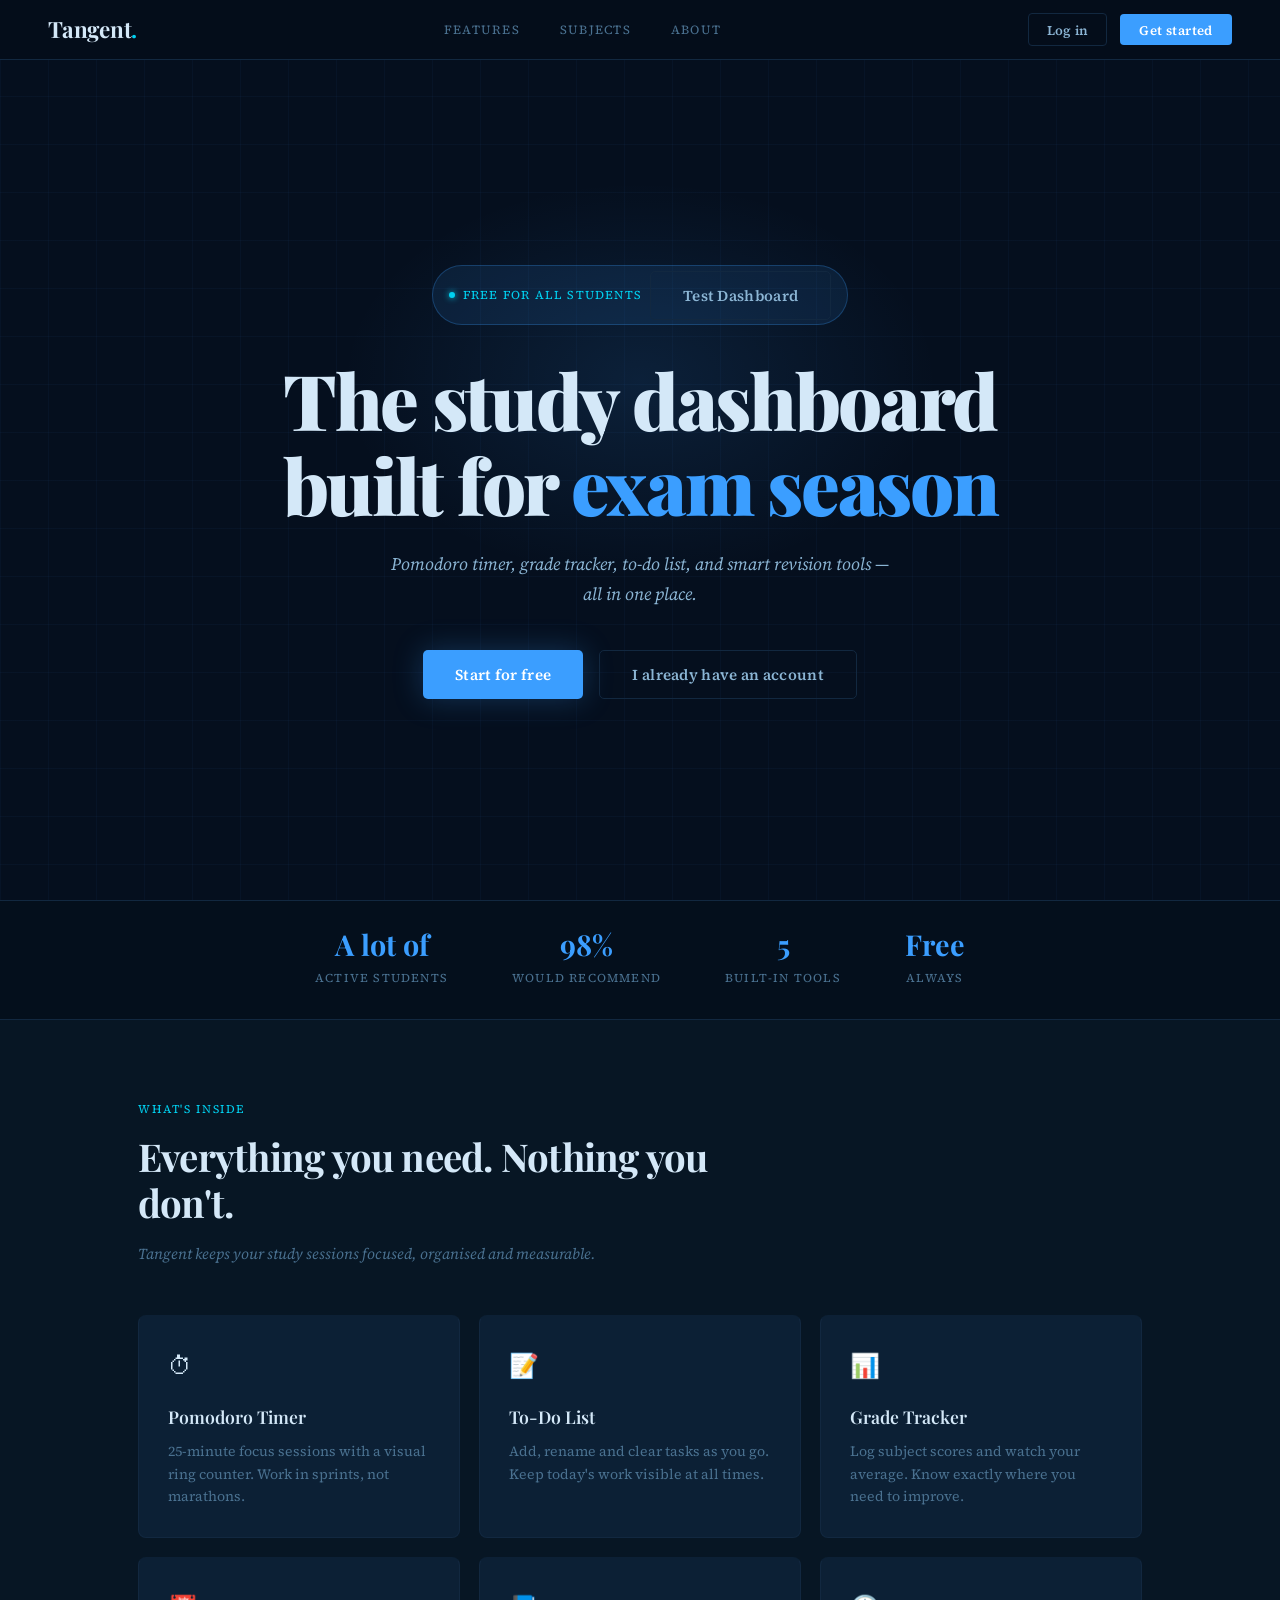
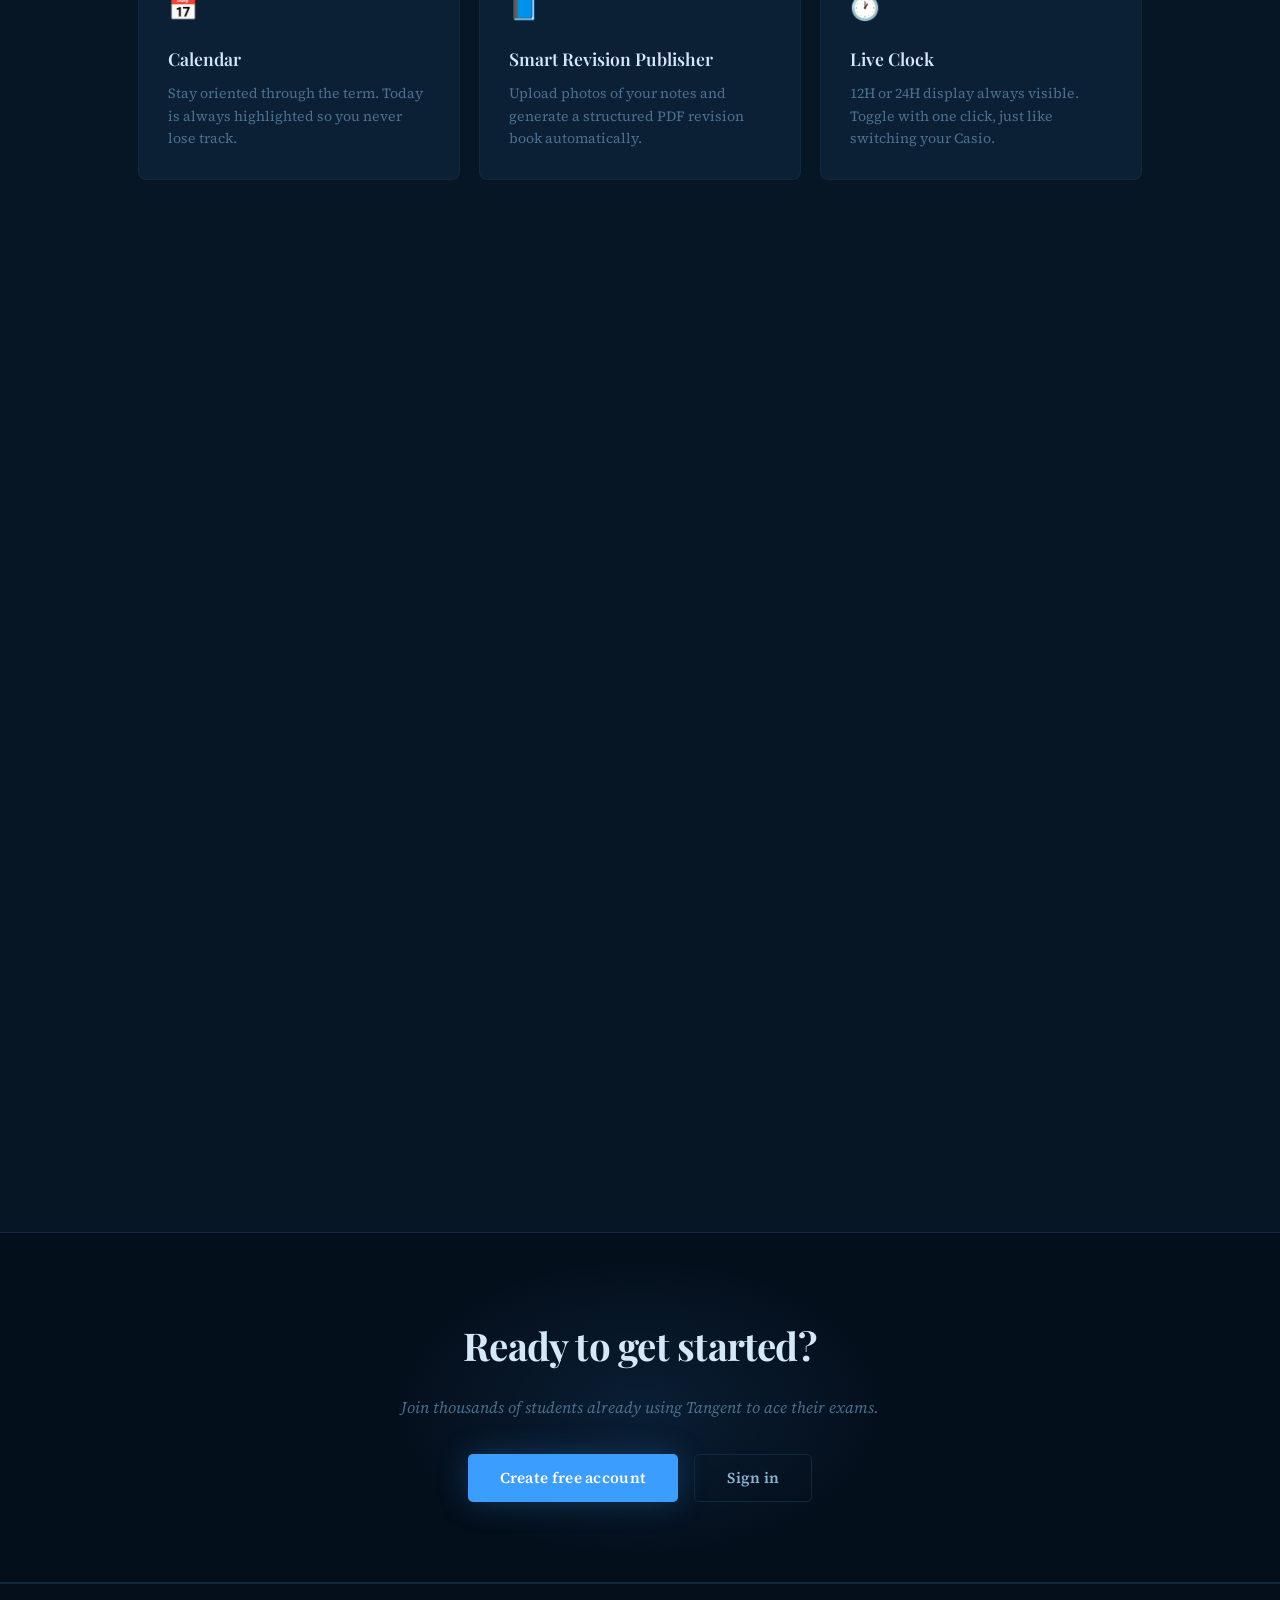
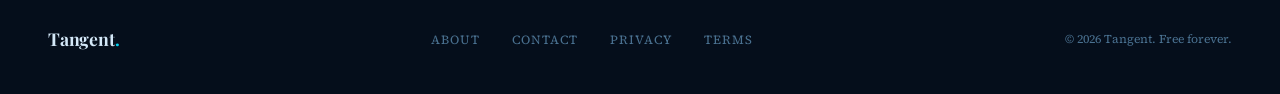
==== index.html @ 9cf179e8 "Update print statement from 'Hello' to 'Goodbye'" ====
<!DOCTYPE html>
<html lang="en">
<head>
  <meta charset="UTF-8" />
  <meta name="viewport" content="width=device-width, initial-scale=1.0" />
  <title>Tangent — Study Smarter</title>
  <link href="https://fonts.googleapis.com/css2?family=Playfair+Display:wght@400;600;700;900&family=Source+Serif+4:ital,wght@0,300;0,400;0,600;1,400&display=swap" rel="stylesheet">
  <style>
    :root {
      --ink:        #d4e8f8;
      --ink-light:  #8bb5d4;
      --ink-muted:  #4a7190;
      --bg:         #071624;
      --bg-card:    #0c2035;
      --bg-inset:   #091b2e;
      --accent:     #3b9eff;
      --accent-dark:#1a6fd4;
      --cyan:       #00d0f0;
      --rule:       #122840;
      --green:      #00e080;
      --bg-hero:    #050f1e;
    }

    * { margin: 0; padding: 0; box-sizing: border-box; }

    html { scroll-behavior: smooth; }

    body {
      background: var(--bg);
      color: var(--ink);
      font-family: 'Source Serif 4', Georgia, serif;
      font-size: 16px;
      line-height: 1.7;
      overflow-x: hidden;
    }

    /* ── NAVBAR ── */
    .navbar {
      position: fixed;
      top: 0; left: 0; right: 0;
      z-index: 200;
      display: flex;
      justify-content: space-between;
      align-items: center;
      padding: 0 3rem;
      height: 60px;
      background: rgba(5, 14, 27, 0.92);
      backdrop-filter: blur(12px);
      border-bottom: 1px solid var(--rule);
    }

    .logo {
      font-family: 'Playfair Display', serif;
      font-weight: 700;
      font-size: 1.4rem;
      letter-spacing: -0.01em;
      color: var(--ink);
      text-decoration: none;
    }
    .logo span { color: var(--cyan); }

    .nav-center {
      display: flex;
      list-style: none;
      gap: 2.5rem;
      font-size: 0.78rem;
      letter-spacing: 0.1em;
      text-transform: uppercase;
      color: var(--ink-muted);
    }
    .nav-center li { cursor: pointer; transition: color 0.2s; }
    .nav-center li:hover { color: var(--accent); }

    .nav-right { display: flex; gap: 0.8rem; align-items: center; }

    .btn-ghost {
      padding: 0.42rem 1.1rem;
      border-radius: 4px;
      border: 1px solid var(--rule);
      background: transparent;
      font-size: 0.82rem;
      font-weight: 600;
      cursor: pointer;
      color: var(--ink-light);
      font-family: 'Source Serif 4', serif;
      transition: all 0.15s;
      letter-spacing: 0.03em;
    }
    .btn-ghost:hover { border-color: var(--accent); color: var(--accent); }

    .btn-primary {
      padding: 0.42rem 1.2rem;
      border-radius: 4px;
      border: none;
      background: var(--accent);
      font-size: 0.82rem;
      font-weight: 600;
      cursor: pointer;
      color: white;
      font-family: 'Source Serif 4', serif;
      transition: all 0.2s;
      letter-spacing: 0.03em;
    }
    .btn-primary:hover {
      background: var(--accent-dark);
      box-shadow: 0 4px 16px rgba(59,158,255,0.3);
      transform: translateY(-1px);
    }

    /* ── HERO ── */
    .hero {
      min-height: 100vh;
      background: var(--bg-hero);
      display: flex;
      flex-direction: column;
      align-items: center;
      justify-content: center;
      text-align: center;
      padding: 8rem 2rem 4rem;
      position: relative;
      overflow: hidden;
    }

    /* Subtle grid background like Casio keypad grid */
    .hero::before {
      content: '';
      position: absolute;
      inset: 0;
      background-image:
        linear-gradient(rgba(59,158,255,0.04) 1px, transparent 1px),
        linear-gradient(90deg, rgba(59,158,255,0.04) 1px, transparent 1px);
      background-size: 48px 48px;
      pointer-events: none;
    }

    /* Glow blob */
    .hero::after {
      content: '';
      position: absolute;
      top: 20%;
      left: 50%;
      transform: translateX(-50%);
      width: 600px;
      height: 400px;
      background: radial-gradient(ellipse, rgba(59,158,255,0.12) 0%, transparent 70%);
      pointer-events: none;
    }

    .hero-badge {
      display: inline-flex;
      align-items: center;
      gap: 0.5rem;
      background: rgba(59,158,255,0.1);
      border: 1px solid rgba(59,158,255,0.25);
      border-radius: 999px;
      padding: 0.3rem 1rem;
      font-size: 0.75rem;
      letter-spacing: 0.1em;
      text-transform: uppercase;
      color: var(--cyan);
      margin-bottom: 2rem;
      position: relative;
      z-index: 1;
    }

    .hero-badge-dot {
      width: 6px; height: 6px;
      background: var(--cyan);
      border-radius: 50%;
      box-shadow: 0 0 6px var(--cyan);
      animation: pulse 2s ease-in-out infinite;
    }

    @keyframes pulse {
      0%, 100% { opacity: 1; transform: scale(1); }
      50% { opacity: 0.5; transform: scale(0.8); }
    }

    .hero h1 {
      font-family: 'Playfair Display', serif;
      font-size: clamp(2.8rem, 6vw, 5rem);
      font-weight: 900;
      line-height: 1.1;
      letter-spacing: -0.03em;
      color: var(--ink);
      max-width: 780px;
      margin-bottom: 1.5rem;
      position: relative;
      z-index: 1;
    }

    .hero h1 em {
      font-style: normal;
      color: var(--accent);
    }

    .hero-sub {
      font-size: 1.1rem;
      color: var(--ink-light);
      max-width: 520px;
      margin-bottom: 2.5rem;
      position: relative;
      z-index: 1;
      font-style: italic;
    }

    .hero-ctas {
      display: flex;
      gap: 1rem;
      justify-content: center;
      flex-wrap: wrap;
      position: relative;
      z-index: 1;
    }

    .btn-hero {
      padding: 0.8rem 2rem;
      border-radius: 5px;
      font-family: 'Source Serif 4', serif;
      font-weight: 600;
      font-size: 0.95rem;
      cursor: pointer;
      transition: all 0.2s;
      letter-spacing: 0.02em;
    }

    .btn-hero-filled {
      background: var(--accent);
      color: white;
      border: none;
      box-shadow: 0 0 30px rgba(59,158,255,0.25);
    }
    .btn-hero-filled:hover {
      background: var(--accent-dark);
      transform: translateY(-2px);
      box-shadow: 0 8px 30px rgba(59,158,255,0.4);
    }

    .btn-hero-outline {
      background: transparent;
      color: var(--ink-light);
      border: 1px solid var(--rule);
    }
    .btn-hero-outline:hover {
      border-color: var(--ink-light);
      color: var(--ink);
    }

    /* ── STATS STRIP ── */
    .stats-strip {
      background: #040f1c;
      border-top: 1px solid var(--rule);
      border-bottom: 1px solid var(--rule);
      padding: 1.8rem 3rem;
      display: flex;
      justify-content: center;
      gap: 4rem;
      flex-wrap: wrap;
    }

    .stat {
      text-align: center;
    }

    .stat-num {
      font-family: 'Playfair Display', serif;
      font-size: 1.8rem;
      font-weight: 700;
      color: var(--accent);
      display: block;
      line-height: 1;
      margin-bottom: 0.3rem;
    }

    .stat-label {
      font-size: 0.75rem;
      letter-spacing: 0.1em;
      text-transform: uppercase;
      color: var(--ink-muted);
    }

    /* ── SECTION ── */
    .section {
      max-width: 1100px;
      margin: 0 auto;
      padding: 5rem 3rem;
    }

    .section-label {
      font-size: 0.72rem;
      letter-spacing: 0.14em;
      text-transform: uppercase;
      color: var(--cyan);
      margin-bottom: 0.8rem;
    }

    .section-title {
      font-family: 'Playfair Display', serif;
      font-size: clamp(1.8rem, 3vw, 2.6rem);
      font-weight: 700;
      letter-spacing: -0.02em;
      color: var(--ink);
      max-width: 600px;
      line-height: 1.2;
      margin-bottom: 1rem;
    }

    .section-sub {
      color: var(--ink-muted);
      font-size: 0.95rem;
      max-width: 520px;
      margin-bottom: 3rem;
      font-style: italic;
    }

    /* ── FEATURE CARDS GRID ── */
    .features-grid {
      display: grid;
      grid-template-columns: repeat(auto-fit, minmax(300px, 1fr));
      gap: 1.2rem;
    }

    .feature-card {
      background: var(--bg-card);
      border: 1px solid var(--rule);
      border-top: 2px solid transparent;
      border-radius: 8px;
      padding: 1.8rem;
      transition: border-color 0.2s, transform 0.2s, box-shadow 0.2s;
      cursor: default;
    }

    .feature-card:hover {
      border-top-color: var(--accent);
      transform: translateY(-4px);
      box-shadow: 0 12px 40px rgba(0,0,0,0.3);
    }

    .feature-icon {
      font-size: 1.5rem;
      margin-bottom: 1rem;
      display: block;
    }

    .feature-card h3 {
      font-family: 'Playfair Display', serif;
      font-size: 1.1rem;
      font-weight: 600;
      color: var(--ink);
      margin-bottom: 0.5rem;
    }

    .feature-card p {
      font-size: 0.88rem;
      color: var(--ink-muted);
      line-height: 1.6;
    }

    /* ── BIG FEATURE ROW ── */
    .big-feature {
      display: grid;
      grid-template-columns: 1fr 1fr;
      gap: 4rem;
      align-items: center;
      padding: 5rem 3rem;
      max-width: 1100px;
      margin: 0 auto;
    }

    .big-feature.reverse { direction: rtl; }
    .big-feature.reverse > * { direction: ltr; }

    .big-feature-text .section-label { margin-bottom: 0.6rem; }

    .big-feature-text h2 {
      font-family: 'Playfair Display', serif;
      font-size: 2rem;
      font-weight: 700;
      letter-spacing: -0.02em;
      color: var(--ink);
      line-height: 1.2;
      margin-bottom: 1rem;
    }

    .big-feature-text p {
      color: var(--ink-light);
      font-size: 0.95rem;
      margin-bottom: 1.5rem;
      line-height: 1.7;
    }

    .feature-bullets {
      list-style: none;
      display: flex;
      flex-direction: column;
      gap: 0.6rem;
    }

    .feature-bullets li {
      display: flex;
      align-items: center;
      gap: 0.7rem;
      font-size: 0.88rem;
      color: var(--ink-light);
    }

    .feature-bullets li::before {
      content: '';
      width: 6px; height: 6px;
      background: var(--accent);
      border-radius: 50%;
      flex-shrink: 0;
      box-shadow: 0 0 6px rgba(59,158,255,0.5);
    }

    /* ── MOCK DASHBOARD PREVIEW ── */
    .preview-box {
      background: var(--bg-inset);
      border: 1px solid var(--rule);
      border-radius: 10px;
      padding: 1.5rem;
      position: relative;
      overflow: hidden;
    }

    .preview-box::before {
      content: '';
      position: absolute;
      top: 0; left: 0; right: 0;
      height: 2px;
      background: linear-gradient(90deg, var(--accent), var(--cyan));
    }

    .preview-titlebar {
      display: flex;
      align-items: center;
      gap: 0.5rem;
      margin-bottom: 1.2rem;
      padding-bottom: 0.8rem;
      border-bottom: 1px solid var(--rule);
    }

    .preview-dot {
      width: 8px; height: 8px; border-radius: 50%;
    }

    .preview-mini-cards {
      display: grid;
      grid-template-columns: 1fr 1fr;
      gap: 0.7rem;
    }

    .preview-mini-card {
      background: var(--bg-card);
      border: 1px solid var(--rule);
      border-radius: 6px;
      padding: 1rem;
    }

    .preview-mini-label {
      font-size: 0.65rem;
      letter-spacing: 0.08em;
      text-transform: uppercase;
      color: var(--ink-muted);
      margin-bottom: 0.4rem;
    }

    .preview-mini-val {
      font-family: 'Playfair Display', serif;
      font-size: 1.3rem;
      font-weight: 700;
      color: var(--cyan);
      text-shadow: 0 0 10px rgba(0,208,240,0.3);
    }

    /* ── SUBJECTS SECTION ── */
    .subjects-grid {
      display: grid;
      grid-template-columns: repeat(auto-fit, minmax(140px, 1fr));
      gap: 0.8rem;
    }

    .subject-pill {
      background: var(--bg-card);
      border: 1px solid var(--rule);
      border-radius: 8px;
      padding: 1rem;
      text-align: center;
      transition: all 0.2s;
      cursor: pointer;
    }

    .subject-pill:hover {
      border-color: var(--accent);
      box-shadow: 0 4px 20px rgba(59,158,255,0.15);
      transform: translateY(-2px);
    }

    .subject-pill-icon { font-size: 1.5rem; display: block; margin-bottom: 0.4rem; }

    .subject-pill-name {
      font-size: 0.8rem;
      font-weight: 600;
      color: var(--ink-light);
      letter-spacing: 0.02em;
    }

    /* ── CTA SECTION ── */
    .cta-section {
      background: #040f1c;
      border-top: 1px solid var(--rule);
      border-bottom: 1px solid var(--rule);
      text-align: center;
      padding: 5rem 2rem;
      position: relative;
      overflow: hidden;
    }

    .cta-section::before {
      content: '';
      position: absolute;
      top: 50%; left: 50%;
      transform: translate(-50%, -50%);
      width: 500px; height: 300px;
      background: radial-gradient(ellipse, rgba(59,158,255,0.1), transparent 70%);
      pointer-events: none;
    }

    .cta-section h2 {
      font-family: 'Playfair Display', serif;
      font-size: 2.4rem;
      font-weight: 700;
      letter-spacing: -0.02em;
      color: var(--ink);
      margin-bottom: 1rem;
      position: relative;
      z-index: 1;
    }

    .cta-section p {
      color: var(--ink-muted);
      font-size: 1rem;
      margin-bottom: 2rem;
      position: relative;
      z-index: 1;
      font-style: italic;
    }

    .cta-btns { display: flex; gap: 1rem; justify-content: center; flex-wrap: wrap; position: relative; z-index: 1; }

    /* ── FOOTER ── */
    footer {
      background: #050e1b;
      border-top: 1px solid var(--rule);
      padding: 2.5rem 3rem;
      display: flex;
      justify-content: space-between;
      align-items: center;
      flex-wrap: wrap;
      gap: 1rem;
    }

    footer .logo { font-size: 1.1rem; }

    .footer-links {
      display: flex;
      gap: 2rem;
      list-style: none;
      font-size: 0.78rem;
      letter-spacing: 0.08em;
      text-transform: uppercase;
      color: var(--ink-muted);
    }
    .footer-links li { cursor: pointer; transition: color 0.2s; }
    .footer-links li:hover { color: var(--ink-light); }

    .footer-copy {
      font-size: 0.75rem;
      color: var(--ink-muted);
    }

    /* ── AUTH MODAL ── */
    .modal-overlay {
      position: fixed;
      inset: 0;
      background: rgba(4, 12, 26, 0.85);
      backdrop-filter: blur(8px);
      z-index: 500;
      display: flex;
      align-items: center;
      justify-content: center;
      opacity: 0;
      pointer-events: none;
      transition: opacity 0.2s;
    }

    .modal-overlay.open {
      opacity: 1;
      pointer-events: all;
    }

    .modal {
      background: var(--bg-card);
      border: 1px solid var(--rule);
      border-top: 2px solid var(--accent);
      border-radius: 10px;
      padding: 2.5rem;
      width: 100%;
      max-width: 400px;
      position: relative;
      transform: translateY(20px);
      transition: transform 0.25s;
    }

    .modal-overlay.open .modal {
      transform: translateY(0);
    }

    .modal-close {
      position: absolute;
      top: 1rem; right: 1rem;
      background: none;
      border: none;
      color: var(--ink-muted);
      font-size: 1.2rem;
      cursor: pointer;
      line-height: 1;
      transition: color 0.15s;
    }
    .modal-close:hover { color: var(--ink); }

    .modal h2 {
      font-family: 'Playfair Display', serif;
      font-size: 1.5rem;
      font-weight: 600;
      color: var(--ink);
      margin-bottom: 0.3rem;
    }

    .modal-sub {
      font-size: 0.85rem;
      color: var(--ink-muted);
      margin-bottom: 1.8rem;
      font-style: italic;
    }

    .modal-tabs {
      display: flex;
      border-bottom: 1px solid var(--rule);
      margin-bottom: 1.8rem;
    }

    .modal-tab {
      flex: 1;
      padding: 0.6rem;
      text-align: center;
      font-size: 0.82rem;
      font-weight: 600;
      color: var(--ink-muted);
      cursor: pointer;
      border-bottom: 2px solid transparent;
      margin-bottom: -1px;
      transition: all 0.15s;
      font-family: 'Source Serif 4', serif;
      background: none;
      border-left: none;
      border-right: none;
      border-top: none;
    }

    .modal-tab.active {
      color: var(--accent);
      border-bottom-color: var(--accent);
    }

    .modal-field {
      margin-bottom: 1rem;
    }

    .modal-field label {
      display: block;
      font-size: 0.78rem;
      letter-spacing: 0.06em;
      text-transform: uppercase;
      color: var(--ink-muted);
      margin-bottom: 0.4rem;
    }

    .modal-field input {
      width: 100%;
      padding: 0.6rem 0.9rem;
      border-radius: 4px;
      border: 1px solid var(--rule);
      background: var(--bg-inset);
      font-family: 'Source Serif 4', serif;
      font-size: 0.9rem;
      color: var(--ink);
      outline: none;
      transition: border-color 0.2s, box-shadow 0.2s;
    }

    .modal-field input:focus {
      border-color: var(--accent);
      box-shadow: 0 0 0 3px rgba(59,158,255,0.1);
    }

    .modal-submit {
      width: 100%;
      padding: 0.75rem;
      border-radius: 4px;
      border: none;
      background: var(--accent);
      color: white;
      font-family: 'Source Serif 4', serif;
      font-size: 0.92rem;
      font-weight: 600;
      cursor: pointer;
      transition: all 0.2s;
      margin-top: 0.5rem;
    }

    .modal-submit:hover {
      background: var(--accent-dark);
      box-shadow: 0 4px 16px rgba(59,158,255,0.3);
    }

    /* ── ANIMATIONS ── */
    .fade-up {
      opacity: 0;
      transform: translateY(24px);
      transition: opacity 0.5s ease, transform 0.5s ease;
    }

    .fade-up.visible {
      opacity: 1;
      transform: translateY(0);
    }

    @media (max-width: 768px) {
      .big-feature { grid-template-columns: 1fr; gap: 2rem; }
      .big-feature.reverse { direction: ltr; }
      .navbar { padding: 0 1.5rem; }
      .nav-center { display: none; }
      .section { padding: 3rem 1.5rem; }
      footer { flex-direction: column; text-align: center; }
    }
  </style>
</head>
<body>

  <!-- NAVBAR -->
  <nav class="navbar">
    <a class="logo" href="#">Tangent<span>.</span></a>
    <ul class="nav-center">
      <li>Features</li>
      <li>Subjects</li>
      <li>About</li>
    </ul>
    <div class="nav-right">
      <button class="btn-ghost" onclick="openModal('login')">Log in</button>
      <button class="btn-primary" onclick="openModal('signup')">Get started</button>
    </div>
  </nav>

  <!-- HERO -->
  <section class="hero">
    <div class="hero-badge">
      <span class="hero-badge-dot"></span>
      Free for all students
      <button class ="btn-hero btn-hero-outline" onclick="window.location.href='dasboard.html'">Test Dashboard</button>
      
    </div>
    <h1>The study dashboard<br>built for <em>exam season</em></h1>
    <p class="hero-sub">Pomodoro timer, grade tracker, to-do list, and smart revision tools — all in one place.</p>
    <div class="hero-ctas">
      <button class="btn-hero btn-hero-filled" onclick="openModal('signup')">Start for free</button>
      <button class="btn-hero btn-hero-outline" onclick="openModal('login')">I already have an account</button>
    </div>
  </section>

  <!-- STATS STRIP -->
  <div class="stats-strip">
    <div class="stat">
      <span class="stat-num">A lot of</span>
      <span class="stat-label">Active Students</span>
    </div>
    <div class="stat">
      <span class="stat-num">98%</span>
      <span class="stat-label">Would Recommend</span>
    </div>
    <div class="stat">
      <span class="stat-num">5</span>
      <span class="stat-label">Built-in Tools</span>
    </div>
    <div class="stat">
      <span class="stat-num">Free</span>
      <span class="stat-label">Always</span>
    </div>
  </div>

  <!-- FEATURES GRID -->
  <section class="section">
    <p class="section-label fade-up">What's inside</p>
    <h2 class="section-title fade-up">Everything you need. Nothing you don't.</h2>
    <p class="section-sub fade-up">Tangent keeps your study sessions focused, organised and measurable.</p>

    <div class="features-grid">
      <div class="feature-card fade-up">
        <span class="feature-icon">⏱</span>
        <h3>Pomodoro Timer</h3>
        <p>25-minute focus sessions with a visual ring counter. Work in sprints, not marathons.</p>
      </div>
      <div class="feature-card fade-up">
        <span class="feature-icon">📝</span>
        <h3>To-Do List</h3>
        <p>Add, rename and clear tasks as you go. Keep today's work visible at all times.</p>
      </div>
      <div class="feature-card fade-up">
        <span class="feature-icon">📊</span>
        <h3>Grade Tracker</h3>
        <p>Log subject scores and watch your average. Know exactly where you need to improve.</p>
      </div>
      <div class="feature-card fade-up">
        <span class="feature-icon">📅</span>
        <h3>Calendar</h3>
        <p>Stay oriented through the term. Today is always highlighted so you never lose track.</p>
      </div>
      <div class="feature-card fade-up">
        <span class="feature-icon">📘</span>
        <h3>Smart Revision Publisher</h3>
        <p>Upload photos of your notes and generate a structured PDF revision book automatically.</p>
      </div>
      <div class="feature-card fade-up">
        <span class="feature-icon">🕐</span>
        <h3>Live Clock</h3>
        <p>12H or 24H display always visible. Toggle with one click, just like switching your Casio.</p>
      </div>
    </div>
  </section>

  <!-- BIG FEATURE — Dashboard Preview -->
  <div class="big-feature">
    <div class="big-feature-text fade-up">
      <p class="section-label">Your command centre</p>
      <h2>A dashboard that actually fits your workflow</h2>
      <p>Every tool lives in its own card. Double-tap any card to expand it full screen so you can focus without distraction.</p>
      <ul class="feature-bullets">
        <li>Double-tap any card to expand it</li>
        <li>Dark mode built in — easy on exam-night eyes</li>
        <li>Works on phone, tablet, and desktop</li>
      </ul>
    </div>
    <div class="preview-box fade-up">
      <div style="position:absolute;top:0;left:0;right:0;height:2px;background:linear-gradient(90deg,#3b9eff,#00d0f0)"></div>
      <div class="preview-titlebar">
        <div class="preview-dot" style="background:#ff5f5f"></div>
        <div class="preview-dot" style="background:#ffbe2e"></div>
        <div class="preview-dot" style="background:#00e080"></div>
        <span style="font-size:0.72rem;color:var(--ink-muted);margin-left:0.5rem;letter-spacing:0.06em">tangent / dashboard</span>
      </div>
      <div class="preview-mini-cards">
        <div class="preview-mini-card">
          <div class="preview-mini-label">⏱ Pomodoro</div>
          <div class="preview-mini-val">24:13</div>
          <div style="margin-top:0.5rem;height:4px;background:var(--rule);border-radius:2px">
            <div style="width:35%;height:100%;background:var(--accent);border-radius:2px;box-shadow:0 0 6px rgba(59,158,255,0.5)"></div>
          </div>
        </div>
        <div class="preview-mini-card">
          <div class="preview-mini-label">📊 Grades</div>
          <div class="preview-mini-val" style="color:var(--green)">87%</div>
          <div style="font-size:0.7rem;color:var(--ink-muted);margin-top:0.2rem">Biology</div>
        </div>
        <div class="preview-mini-card" style="grid-column:1/-1">
          <div class="preview-mini-label">📝 Tasks today</div>
          <div style="display:flex;flex-direction:column;gap:0.3rem;margin-top:0.4rem">
            <div style="font-size:0.78rem;color:var(--ink-light);display:flex;align-items:center;gap:0.5rem">
              <div style="width:8px;height:8px;border:1px solid var(--accent);border-radius:2px;flex-shrink:0"></div>
              Finish Maths past paper
            </div>
            <div style="font-size:0.78rem;color:var(--ink-muted);display:flex;align-items:center;gap:0.5rem;text-decoration:line-through">
              <div style="width:8px;height:8px;background:var(--accent);border-radius:2px;flex-shrink:0"></div>
              Read Chemistry chapter 4
            </div>
          </div>
        </div>
      </div>
    </div>
  </div>

  <!-- SUBJECTS SECTION -->
  <section class="section" style="padding-top:0">
    <p class="section-label fade-up">Study tools for every subject</p>
    <h2 class="section-title fade-up">Track any subject, any level</h2>
    <p class="section-sub fade-up">From N5 to AH - Tangent works for whatever you're revising for.</p>
    <div class="subjects-grid">
      <div class="subject-pill fade-up"><span class="subject-pill-icon">🧬</span><span class="subject-pill-name">Biology</span></div>
      <div class="subject-pill fade-up"><span class="subject-pill-icon">⚗️</span><span class="subject-pill-name">Chemistry</span></div>
      <div class="subject-pill fade-up"><span class="subject-pill-icon">⚡</span><span class="subject-pill-name">Physics</span></div>
      <div class="subject-pill fade-up"><span class="subject-pill-icon">📐</span><span class="subject-pill-name">Maths</span></div>
      <div class="subject-pill fade-up"><span class="subject-pill-icon">📜</span><span class="subject-pill-name">History</span></div>
      <div class="subject-pill fade-up"><span class="subject-pill-icon">🌍</span><span class="subject-pill-name">Geography</span></div>
      <div class="subject-pill fade-up"><span class="subject-pill-icon">📖</span><span class="subject-pill-name">English</span></div>
      <div class="subject-pill fade-up"><span class="subject-pill-icon">🗣</span><span class="subject-pill-name">Languages</span></div>
    </div>
  </section>

  <!-- CTA SECTION -->
  <section class="cta-section">
    <h2>Ready to get started?</h2>
    <p>Join thousands of students already using Tangent to ace their exams.</p>
    <div class="cta-btns">
      <button class="btn-hero btn-hero-filled" onclick="openModal('signup')">Create free account</button>
      <button class="btn-hero btn-hero-outline" onclick="openModal('login')">Sign in</button>
    </div>
  </section>

  <!-- FOOTER -->
  <footer>
    <a class="logo" href="#">Tangent<span>.</span></a>
    <ul class="footer-links">
      <li>About</li>
      <li>Contact</li>
      <li>Privacy</li>
      <li>Terms</li>
    </ul>
    <span class="footer-copy">© 2026 Tangent. Free forever.</span>
  </footer>

  <!-- AUTH MODAL -->
  <div class="modal-overlay" id="authModal">
    <div class="modal">
      <button class="modal-close" onclick="closeModal()">✕</button>
      <h2 id="modalTitle">Welcome back</h2>
      <p class="modal-sub" id="modalSub">Sign in to your Tangent account</p>

      <div class="modal-tabs">
        <button class="modal-tab active" id="tabLogin" onclick="switchTab('login')">Sign in</button>
        <button class="modal-tab" id="tabSignup" onclick="switchTab('signup')">Sign up</button>
      </div>

      <div id="loginForm">
        <div class="modal-field">
          <label>Email</label>
          <input type="email" placeholder="you@school.ac.uk" />
        </div>
        <div class="modal-field">
          <label>Password</label>
          <input type="password" placeholder="••••••••" />
        </div>
        <button class="modal-submit" onclick="goToDashboard()">Sign in →</button>
      </div>

      <div id="signupForm" style="display:none">
        <div class="modal-field">
          <label>Name</label>
          <input type="text" placeholder="Your name" />
        </div>
        <div class="modal-field">
          <label>Email</label>
          <input type="email" placeholder="you@school.ac.uk" />
        </div>
        <div class="modal-field">
          <label>Password</label>
          <input type="password" placeholder="Choose a password" />
        </div>
        <button class="modal-submit" onclick="goToDashboard()">Create account →</button>
      </div>
    </div>
  </div>

  <script>
    // ── MODAL ──
    function openModal(tab) {
      document.getElementById('authModal').classList.add('open');
      switchTab(tab);
    }
    function closeModal() {
      document.getElementById('authModal').classList.remove('open');
    }
    function switchTab(tab) {
      const isLogin = tab === 'login';
      document.getElementById('tabLogin').classList.toggle('active', isLogin);
      document.getElementById('tabSignup').classList.toggle('active', !isLogin);
      document.getElementById('loginForm').style.display = isLogin ? '' : 'none';
      document.getElementById('signupForm').style.display = isLogin ? 'none' : '';
      document.getElementById('modalTitle').textContent = isLogin ? 'Welcome back' : 'Create account';
      document.getElementById('modalSub').textContent = isLogin ? 'Sign in to your Tangent account' : 'Start studying smarter today';
    }
    function goToDashboard() {
      window.location.href = 'dashboard.html';
    }
    document.getElementById('authModal').addEventListener('click', function(e) {
      if (e.target === this) closeModal();
    });

    // ── SCROLL FADE ──
    const observer = new IntersectionObserver((entries) => {
      entries.forEach((entry, i) => {
        if (entry.isIntersecting) {
          setTimeout(() => entry.target.classList.add('visible'), i * 80);
        }
      });
    }, { threshold: 0.1 });

    document.querySelectorAll('.fade-up').forEach(el => observer.observe(el));
  </script>
</body>
</html>
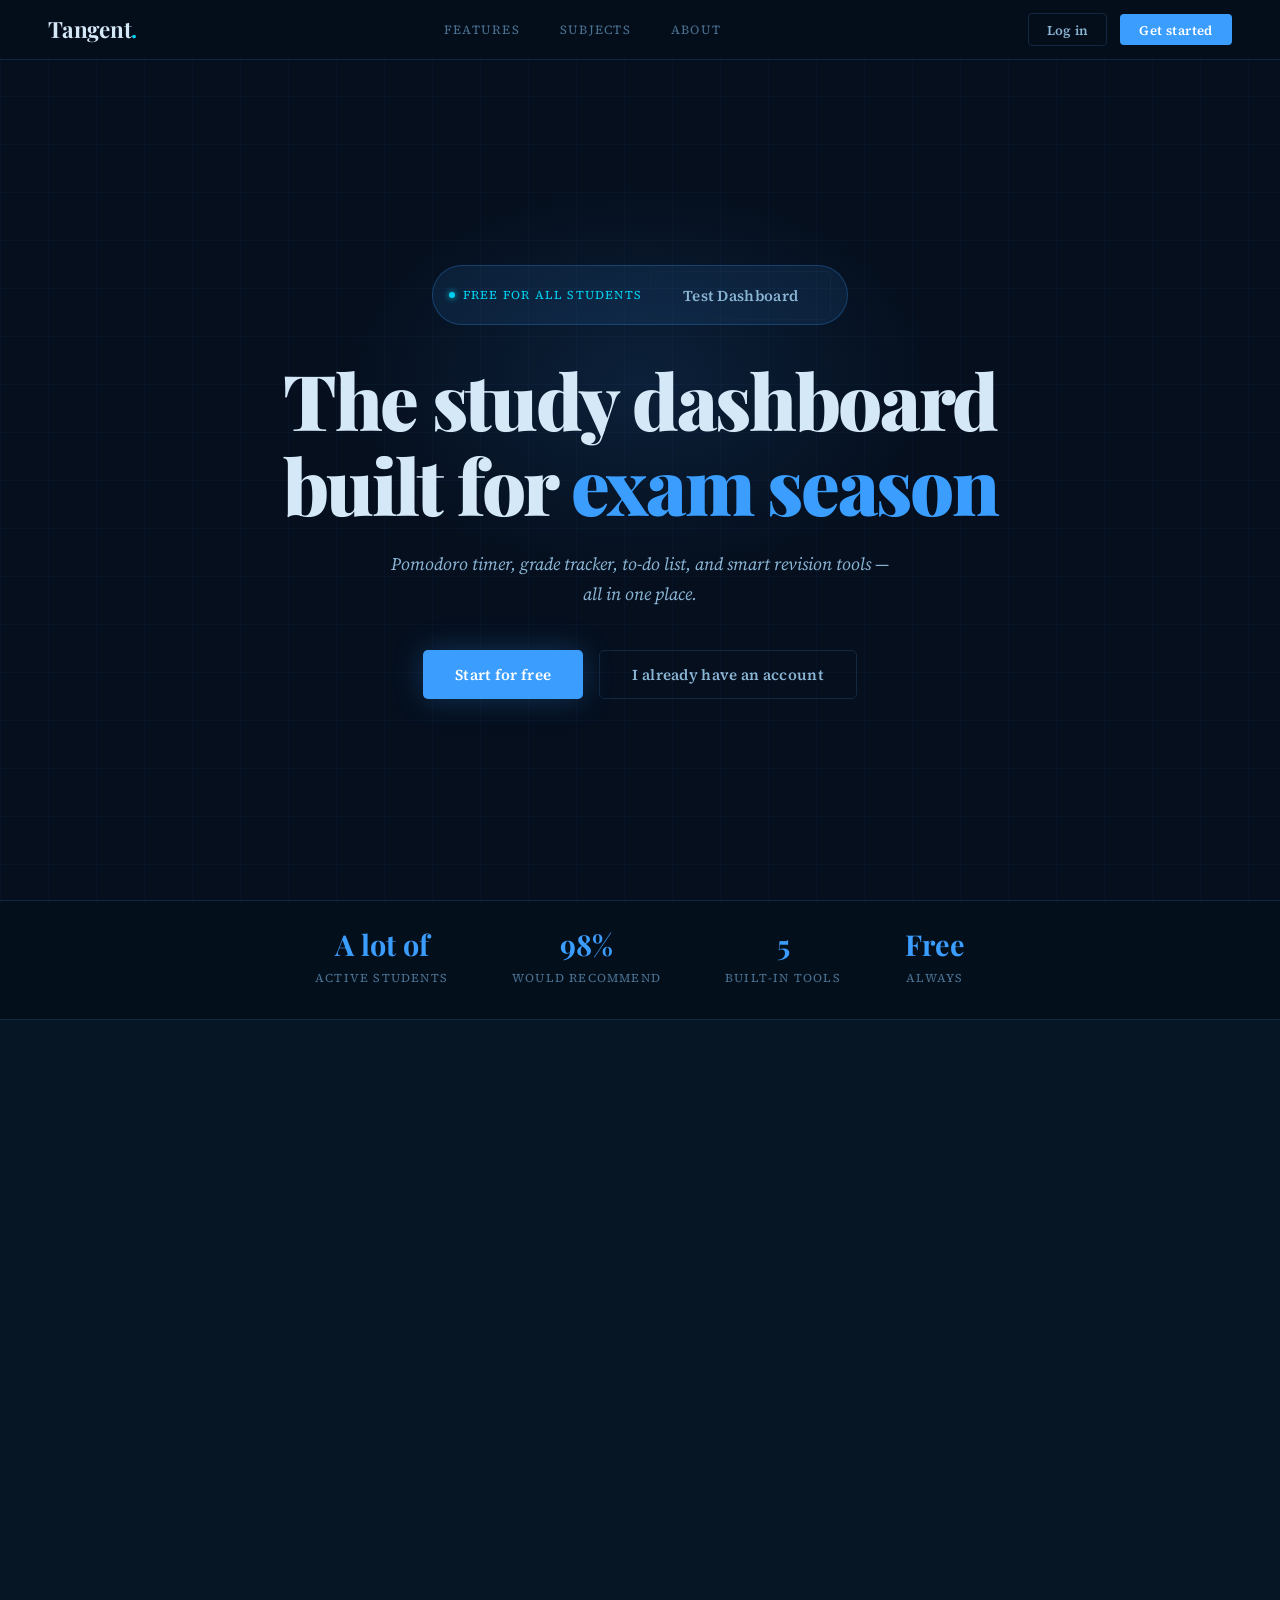
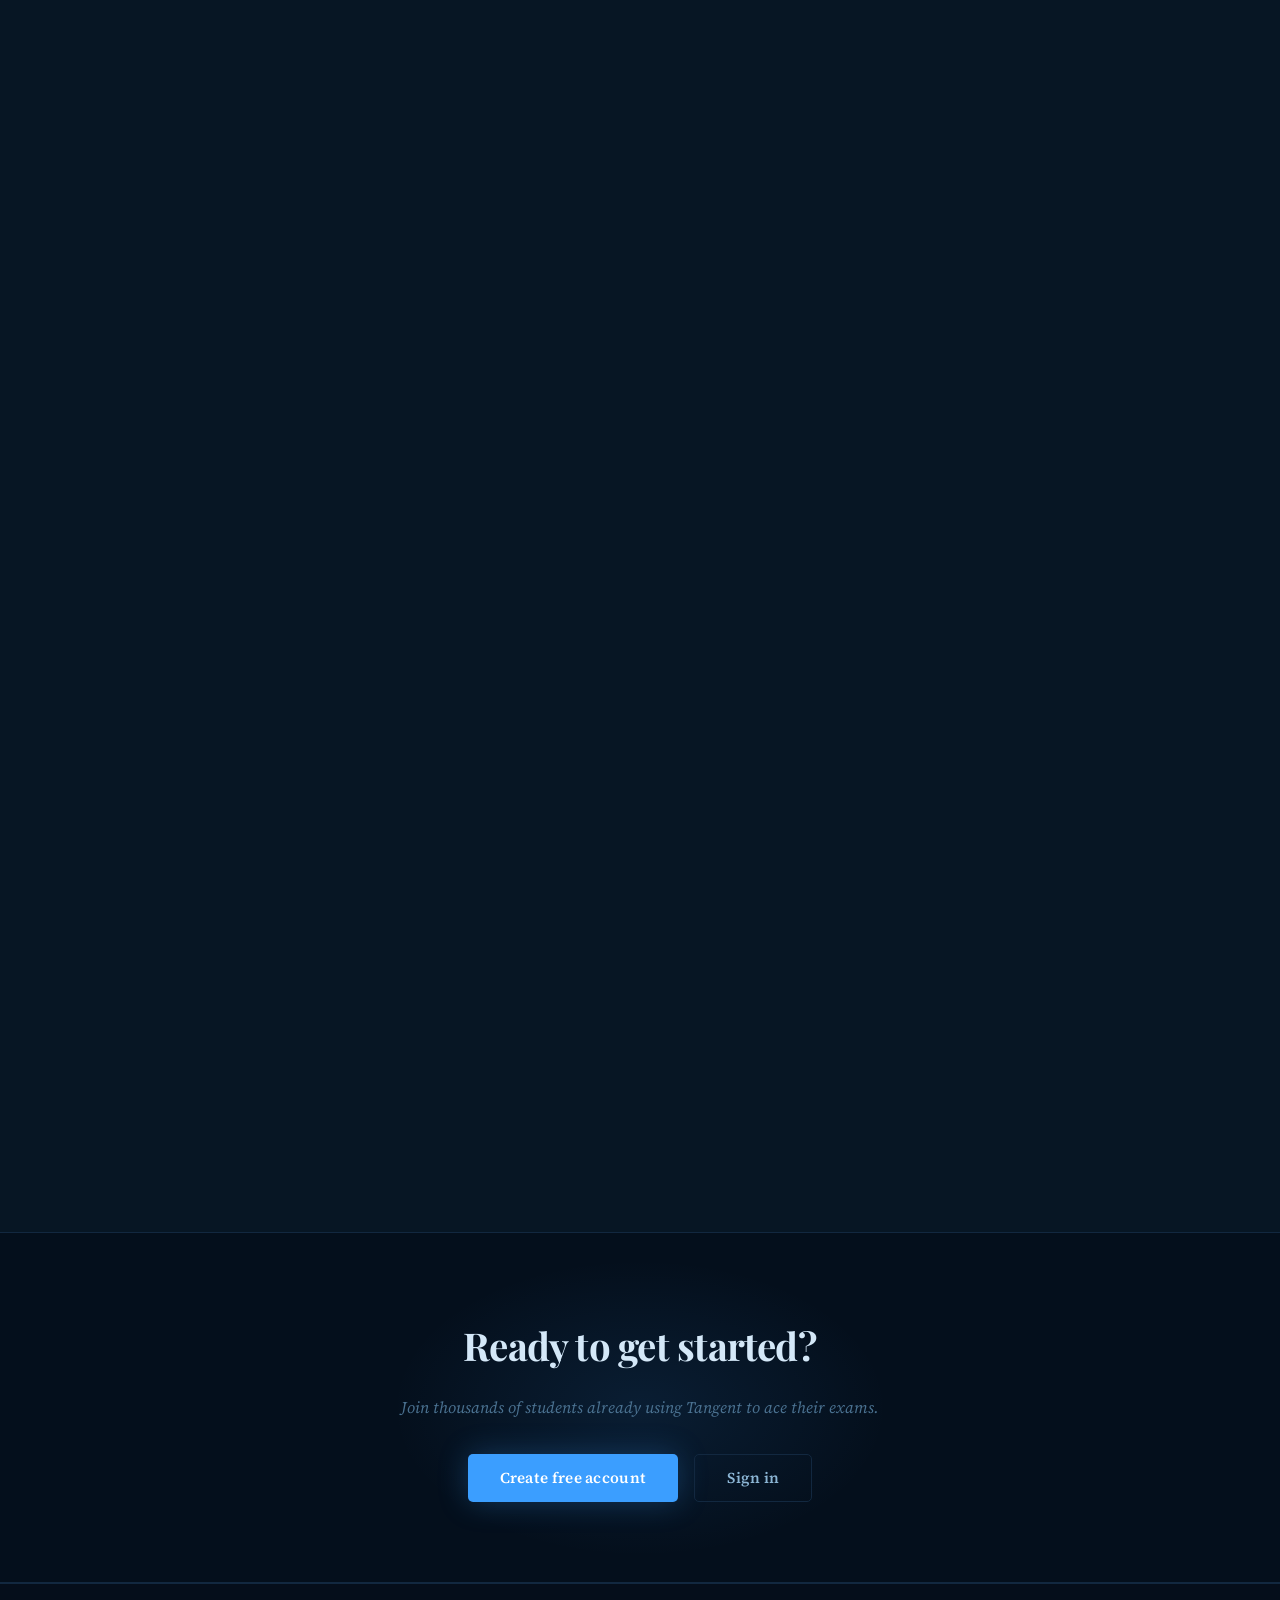
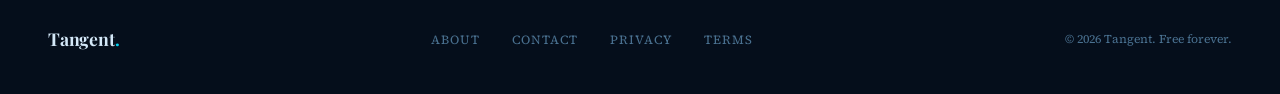
==== commit cce8b9e3: "supabase" ====
--- a/index.html
+++ b/index.html
@@ -5,6 +5,15 @@
   <meta name="viewport" content="width=device-width, initial-scale=1.0" />
   <title>Tangent — Study Smarter</title>
   <link href="https://fonts.googleapis.com/css2?family=Playfair+Display:wght@400;600;700;900&family=Source+Serif+4:ital,wght@0,300;0,400;0,600;1,400&display=swap" rel="stylesheet">
+  <link rel="manifest" href="manifest.json">
+  <meta name="theme-color" content="#ffffff">
+  <meta name="mobile-web-app-capable" content="yes">
+  <meta name="apple-mobile-web-app-title" content="Tangent">
+  <script>
+    if ('serviceWorker' in navigator) {
+      navigator.serviceWorker.register('sw.js')
+    }
+  </script>
   <style>
     :root {
       --ink:        #d4e8f8;
@@ -22,9 +31,7 @@
     }
 
     * { margin: 0; padding: 0; box-sizing: border-box; }
-
     html { scroll-behavior: smooth; }
-
     body {
       background: var(--bg);
       color: var(--ink);
@@ -48,7 +55,6 @@
       backdrop-filter: blur(12px);
       border-bottom: 1px solid var(--rule);
     }
-
     .logo {
       font-family: 'Playfair Display', serif;
       font-weight: 700;
@@ -58,7 +64,6 @@
       text-decoration: none;
     }
     .logo span { color: var(--cyan); }
-
     .nav-center {
       display: flex;
       list-style: none;
@@ -70,9 +75,7 @@
     }
     .nav-center li { cursor: pointer; transition: color 0.2s; }
     .nav-center li:hover { color: var(--accent); }
-
     .nav-right { display: flex; gap: 0.8rem; align-items: center; }
-
     .btn-ghost {
       padding: 0.42rem 1.1rem;
       border-radius: 4px;
@@ -87,7 +90,6 @@
       letter-spacing: 0.03em;
     }
     .btn-ghost:hover { border-color: var(--accent); color: var(--accent); }
-
     .btn-primary {
       padding: 0.42rem 1.2rem;
       border-radius: 4px;
@@ -120,8 +122,6 @@
       position: relative;
       overflow: hidden;
     }
-
-    /* Subtle grid background like Casio keypad grid */
     .hero::before {
       content: '';
       position: absolute;
@@ -132,8 +132,6 @@
       background-size: 48px 48px;
       pointer-events: none;
     }
-
-    /* Glow blob */
     .hero::after {
       content: '';
       position: absolute;
@@ -145,7 +143,6 @@
       background: radial-gradient(ellipse, rgba(59,158,255,0.12) 0%, transparent 70%);
       pointer-events: none;
     }
-
     .hero-badge {
       display: inline-flex;
       align-items: center;
@@ -162,7 +159,6 @@
       position: relative;
       z-index: 1;
     }
-
     .hero-badge-dot {
       width: 6px; height: 6px;
       background: var(--cyan);
@@ -170,12 +166,10 @@
       box-shadow: 0 0 6px var(--cyan);
       animation: pulse 2s ease-in-out infinite;
     }
-
     @keyframes pulse {
       0%, 100% { opacity: 1; transform: scale(1); }
       50% { opacity: 0.5; transform: scale(0.8); }
     }
-
     .hero h1 {
       font-family: 'Playfair Display', serif;
       font-size: clamp(2.8rem, 6vw, 5rem);
@@ -188,12 +182,7 @@
       position: relative;
       z-index: 1;
     }
-
-    .hero h1 em {
-      font-style: normal;
-      color: var(--accent);
-    }
-
+    .hero h1 em { font-style: normal; color: var(--accent); }
     .hero-sub {
       font-size: 1.1rem;
       color: var(--ink-light);
@@ -203,7 +192,6 @@
       z-index: 1;
       font-style: italic;
     }
-
     .hero-ctas {
       display: flex;
       gap: 1rem;
@@ -212,7 +200,6 @@
       position: relative;
       z-index: 1;
     }
-
     .btn-hero {
       padding: 0.8rem 2rem;
       border-radius: 5px;
@@ -223,7 +210,6 @@
       transition: all 0.2s;
       letter-spacing: 0.02em;
     }
-
     .btn-hero-filled {
       background: var(--accent);
       color: white;
@@ -235,16 +221,12 @@
       transform: translateY(-2px);
       box-shadow: 0 8px 30px rgba(59,158,255,0.4);
     }
-
     .btn-hero-outline {
       background: transparent;
       color: var(--ink-light);
       border: 1px solid var(--rule);
     }
-    .btn-hero-outline:hover {
-      border-color: var(--ink-light);
-      color: var(--ink);
-    }
+    .btn-hero-outline:hover { border-color: var(--ink-light); color: var(--ink); }
 
     /* ── STATS STRIP ── */
     .stats-strip {
@@ -257,11 +239,7 @@
       gap: 4rem;
       flex-wrap: wrap;
     }
-
-    .stat {
-      text-align: center;
-    }
-
+    .stat { text-align: center; }
     .stat-num {
       font-family: 'Playfair Display', serif;
       font-size: 1.8rem;
@@ -271,7 +249,6 @@
       line-height: 1;
       margin-bottom: 0.3rem;
     }
-
     .stat-label {
       font-size: 0.75rem;
       letter-spacing: 0.1em;
@@ -285,7 +262,6 @@
       margin: 0 auto;
       padding: 5rem 3rem;
     }
-
     .section-label {
       font-size: 0.72rem;
       letter-spacing: 0.14em;
@@ -293,7 +269,6 @@
       color: var(--cyan);
       margin-bottom: 0.8rem;
     }
-
     .section-title {
       font-family: 'Playfair Display', serif;
       font-size: clamp(1.8rem, 3vw, 2.6rem);
@@ -304,7 +279,6 @@
       line-height: 1.2;
       margin-bottom: 1rem;
     }
-
     .section-sub {
       color: var(--ink-muted);
       font-size: 0.95rem;
@@ -319,7 +293,6 @@
       grid-template-columns: repeat(auto-fit, minmax(300px, 1fr));
       gap: 1.2rem;
     }
-
     .feature-card {
       background: var(--bg-card);
       border: 1px solid var(--rule);
@@ -329,19 +302,12 @@
       transition: border-color 0.2s, transform 0.2s, box-shadow 0.2s;
       cursor: default;
     }
-
     .feature-card:hover {
       border-top-color: var(--accent);
       transform: translateY(-4px);
       box-shadow: 0 12px 40px rgba(0,0,0,0.3);
     }
-
-    .feature-icon {
-      font-size: 1.5rem;
-      margin-bottom: 1rem;
-      display: block;
-    }
-
+    .feature-icon { font-size: 1.5rem; margin-bottom: 1rem; display: block; }
     .feature-card h3 {
       font-family: 'Playfair Display', serif;
       font-size: 1.1rem;
@@ -349,12 +315,7 @@
       color: var(--ink);
       margin-bottom: 0.5rem;
     }
-
-    .feature-card p {
-      font-size: 0.88rem;
-      color: var(--ink-muted);
-      line-height: 1.6;
-    }
+    .feature-card p { font-size: 0.88rem; color: var(--ink-muted); line-height: 1.6; }
 
     /* ── BIG FEATURE ROW ── */
     .big-feature {
@@ -366,12 +327,9 @@
       max-width: 1100px;
       margin: 0 auto;
     }
-
     .big-feature.reverse { direction: rtl; }
     .big-feature.reverse > * { direction: ltr; }
-
     .big-feature-text .section-label { margin-bottom: 0.6rem; }
-
     .big-feature-text h2 {
       font-family: 'Playfair Display', serif;
       font-size: 2rem;
@@ -381,29 +339,9 @@
       line-height: 1.2;
       margin-bottom: 1rem;
     }
-
-    .big-feature-text p {
-      color: var(--ink-light);
-      font-size: 0.95rem;
-      margin-bottom: 1.5rem;
-      line-height: 1.7;
-    }
-
-    .feature-bullets {
-      list-style: none;
-      display: flex;
-      flex-direction: column;
-      gap: 0.6rem;
-    }
-
-    .feature-bullets li {
-      display: flex;
-      align-items: center;
-      gap: 0.7rem;
-      font-size: 0.88rem;
-      color: var(--ink-light);
-    }
-
+    .big-feature-text p { color: var(--ink-light); font-size: 0.95rem; margin-bottom: 1.5rem; line-height: 1.7; }
+    .feature-bullets { list-style: none; display: flex; flex-direction: column; gap: 0.6rem; }
+    .feature-bullets li { display: flex; align-items: center; gap: 0.7rem; font-size: 0.88rem; color: var(--ink-light); }
     .feature-bullets li::before {
       content: '';
       width: 6px; height: 6px;
@@ -422,7 +360,6 @@
       position: relative;
       overflow: hidden;
     }
-
     .preview-box::before {
       content: '';
       position: absolute;
@@ -430,7 +367,6 @@
       height: 2px;
       background: linear-gradient(90deg, var(--accent), var(--cyan));
     }
-
     .preview-titlebar {
       display: flex;
       align-items: center;
@@ -439,47 +375,14 @@
       padding-bottom: 0.8rem;
       border-bottom: 1px solid var(--rule);
     }
-
-    .preview-dot {
-      width: 8px; height: 8px; border-radius: 50%;
-    }
-
-    .preview-mini-cards {
-      display: grid;
-      grid-template-columns: 1fr 1fr;
-      gap: 0.7rem;
-    }
-
-    .preview-mini-card {
-      background: var(--bg-card);
-      border: 1px solid var(--rule);
-      border-radius: 6px;
-      padding: 1rem;
-    }
-
-    .preview-mini-label {
-      font-size: 0.65rem;
-      letter-spacing: 0.08em;
-      text-transform: uppercase;
-      color: var(--ink-muted);
-      margin-bottom: 0.4rem;
-    }
-
-    .preview-mini-val {
-      font-family: 'Playfair Display', serif;
-      font-size: 1.3rem;
-      font-weight: 700;
-      color: var(--cyan);
-      text-shadow: 0 0 10px rgba(0,208,240,0.3);
-    }
+    .preview-dot { width: 8px; height: 8px; border-radius: 50%; }
+    .preview-mini-cards { display: grid; grid-template-columns: 1fr 1fr; gap: 0.7rem; }
+    .preview-mini-card { background: var(--bg-card); border: 1px solid var(--rule); border-radius: 6px; padding: 1rem; }
+    .preview-mini-label { font-size: 0.65rem; letter-spacing: 0.08em; text-transform: uppercase; color: var(--ink-muted); margin-bottom: 0.4rem; }
+    .preview-mini-val { font-family: 'Playfair Display', serif; font-size: 1.3rem; font-weight: 700; color: var(--cyan); text-shadow: 0 0 10px rgba(0,208,240,0.3); }
 
     /* ── SUBJECTS SECTION ── */
-    .subjects-grid {
-      display: grid;
-      grid-template-columns: repeat(auto-fit, minmax(140px, 1fr));
-      gap: 0.8rem;
-    }
-
+    .subjects-grid { display: grid; grid-template-columns: repeat(auto-fit, minmax(140px, 1fr)); gap: 0.8rem; }
     .subject-pill {
       background: var(--bg-card);
       border: 1px solid var(--rule);
@@ -489,21 +392,9 @@
       transition: all 0.2s;
       cursor: pointer;
     }
-
-    .subject-pill:hover {
-      border-color: var(--accent);
-      box-shadow: 0 4px 20px rgba(59,158,255,0.15);
-      transform: translateY(-2px);
-    }
-
+    .subject-pill:hover { border-color: var(--accent); box-shadow: 0 4px 20px rgba(59,158,255,0.15); transform: translateY(-2px); }
     .subject-pill-icon { font-size: 1.5rem; display: block; margin-bottom: 0.4rem; }
-
-    .subject-pill-name {
-      font-size: 0.8rem;
-      font-weight: 600;
-      color: var(--ink-light);
-      letter-spacing: 0.02em;
-    }
+    .subject-pill-name { font-size: 0.8rem; font-weight: 600; color: var(--ink-light); letter-spacing: 0.02em; }
 
     /* ── CTA SECTION ── */
     .cta-section {
@@ -515,7 +406,6 @@
       position: relative;
       overflow: hidden;
     }
-
     .cta-section::before {
       content: '';
       position: absolute;
@@ -525,27 +415,8 @@
       background: radial-gradient(ellipse, rgba(59,158,255,0.1), transparent 70%);
       pointer-events: none;
     }
-
-    .cta-section h2 {
-      font-family: 'Playfair Display', serif;
-      font-size: 2.4rem;
-      font-weight: 700;
-      letter-spacing: -0.02em;
-      color: var(--ink);
-      margin-bottom: 1rem;
-      position: relative;
-      z-index: 1;
-    }
-
-    .cta-section p {
-      color: var(--ink-muted);
-      font-size: 1rem;
-      margin-bottom: 2rem;
-      position: relative;
-      z-index: 1;
-      font-style: italic;
-    }
-
+    .cta-section h2 { font-family: 'Playfair Display', serif; font-size: 2.4rem; font-weight: 700; letter-spacing: -0.02em; color: var(--ink); margin-bottom: 1rem; position: relative; z-index: 1; }
+    .cta-section p { color: var(--ink-muted); font-size: 1rem; margin-bottom: 2rem; position: relative; z-index: 1; font-style: italic; }
     .cta-btns { display: flex; gap: 1rem; justify-content: center; flex-wrap: wrap; position: relative; z-index: 1; }
 
     /* ── FOOTER ── */
@@ -559,25 +430,11 @@
       flex-wrap: wrap;
       gap: 1rem;
     }
-
     footer .logo { font-size: 1.1rem; }
-
-    .footer-links {
-      display: flex;
-      gap: 2rem;
-      list-style: none;
-      font-size: 0.78rem;
-      letter-spacing: 0.08em;
-      text-transform: uppercase;
-      color: var(--ink-muted);
-    }
+    .footer-links { display: flex; gap: 2rem; list-style: none; font-size: 0.78rem; letter-spacing: 0.08em; text-transform: uppercase; color: var(--ink-muted); }
     .footer-links li { cursor: pointer; transition: color 0.2s; }
     .footer-links li:hover { color: var(--ink-light); }
-
-    .footer-copy {
-      font-size: 0.75rem;
-      color: var(--ink-muted);
-    }
+    .footer-copy { font-size: 0.75rem; color: var(--ink-muted); }
 
     /* ── AUTH MODAL ── */
     .modal-overlay {
@@ -593,12 +450,7 @@
       pointer-events: none;
       transition: opacity 0.2s;
     }
-
-    .modal-overlay.open {
-      opacity: 1;
-      pointer-events: all;
-    }
-
+    .modal-overlay.open { opacity: 1; pointer-events: all; }
     .modal {
       background: var(--bg-card);
       border: 1px solid var(--rule);
@@ -611,130 +463,26 @@
       transform: translateY(20px);
       transition: transform 0.25s;
     }
-
-    .modal-overlay.open .modal {
-      transform: translateY(0);
-    }
-
-    .modal-close {
-      position: absolute;
-      top: 1rem; right: 1rem;
-      background: none;
-      border: none;
-      color: var(--ink-muted);
-      font-size: 1.2rem;
-      cursor: pointer;
-      line-height: 1;
-      transition: color 0.15s;
-    }
+    .modal-overlay.open .modal { transform: translateY(0); }
+    .modal-close { position: absolute; top: 1rem; right: 1rem; background: none; border: none; color: var(--ink-muted); font-size: 1.2rem; cursor: pointer; line-height: 1; transition: color 0.15s; }
     .modal-close:hover { color: var(--ink); }
-
-    .modal h2 {
-      font-family: 'Playfair Display', serif;
-      font-size: 1.5rem;
-      font-weight: 600;
-      color: var(--ink);
-      margin-bottom: 0.3rem;
-    }
-
-    .modal-sub {
-      font-size: 0.85rem;
-      color: var(--ink-muted);
-      margin-bottom: 1.8rem;
-      font-style: italic;
-    }
-
-    .modal-tabs {
-      display: flex;
-      border-bottom: 1px solid var(--rule);
-      margin-bottom: 1.8rem;
-    }
-
-    .modal-tab {
-      flex: 1;
-      padding: 0.6rem;
-      text-align: center;
-      font-size: 0.82rem;
-      font-weight: 600;
-      color: var(--ink-muted);
-      cursor: pointer;
-      border-bottom: 2px solid transparent;
-      margin-bottom: -1px;
-      transition: all 0.15s;
-      font-family: 'Source Serif 4', serif;
-      background: none;
-      border-left: none;
-      border-right: none;
-      border-top: none;
-    }
-
-    .modal-tab.active {
-      color: var(--accent);
-      border-bottom-color: var(--accent);
-    }
-
-    .modal-field {
-      margin-bottom: 1rem;
-    }
-
-    .modal-field label {
-      display: block;
-      font-size: 0.78rem;
-      letter-spacing: 0.06em;
-      text-transform: uppercase;
-      color: var(--ink-muted);
-      margin-bottom: 0.4rem;
-    }
-
-    .modal-field input {
-      width: 100%;
-      padding: 0.6rem 0.9rem;
-      border-radius: 4px;
-      border: 1px solid var(--rule);
-      background: var(--bg-inset);
-      font-family: 'Source Serif 4', serif;
-      font-size: 0.9rem;
-      color: var(--ink);
-      outline: none;
-      transition: border-color 0.2s, box-shadow 0.2s;
-    }
-
-    .modal-field input:focus {
-      border-color: var(--accent);
-      box-shadow: 0 0 0 3px rgba(59,158,255,0.1);
-    }
-
-    .modal-submit {
-      width: 100%;
-      padding: 0.75rem;
-      border-radius: 4px;
-      border: none;
-      background: var(--accent);
-      color: white;
-      font-family: 'Source Serif 4', serif;
-      font-size: 0.92rem;
-      font-weight: 600;
-      cursor: pointer;
-      transition: all 0.2s;
-      margin-top: 0.5rem;
-    }
-
-    .modal-submit:hover {
-      background: var(--accent-dark);
-      box-shadow: 0 4px 16px rgba(59,158,255,0.3);
-    }
+    .modal h2 { font-family: 'Playfair Display', serif; font-size: 1.5rem; font-weight: 600; color: var(--ink); margin-bottom: 0.3rem; }
+    .modal-sub { font-size: 0.85rem; color: var(--ink-muted); margin-bottom: 1.8rem; font-style: italic; }
+    .modal-tabs { display: flex; border-bottom: 1px solid var(--rule); margin-bottom: 1.8rem; }
+    .modal-tab { flex: 1; padding: 0.6rem; text-align: center; font-size: 0.82rem; font-weight: 600; color: var(--ink-muted); cursor: pointer; border-bottom: 2px solid transparent; margin-bottom: -1px; transition: all 0.15s; font-family: 'Source Serif 4', serif; background: none; border-left: none; border-right: none; border-top: none; }
+    .modal-tab.active { color: var(--accent); border-bottom-color: var(--accent); }
+    .modal-field { margin-bottom: 1rem; }
+    .modal-field label { display: block; font-size: 0.78rem; letter-spacing: 0.06em; text-transform: uppercase; color: var(--ink-muted); margin-bottom: 0.4rem; }
+    .modal-field input { width: 100%; padding: 0.6rem 0.9rem; border-radius: 4px; border: 1px solid var(--rule); background: var(--bg-inset); font-family: 'Source Serif 4', serif; font-size: 0.9rem; color: var(--ink); outline: none; transition: border-color 0.2s, box-shadow 0.2s; }
+    .modal-field input:focus { border-color: var(--accent); box-shadow: 0 0 0 3px rgba(59,158,255,0.1); }
+    .modal-submit { width: 100%; padding: 0.75rem; border-radius: 4px; border: none; background: var(--accent); color: white; font-family: 'Source Serif 4', serif; font-size: 0.92rem; font-weight: 600; cursor: pointer; transition: all 0.2s; margin-top: 0.5rem; }
+    .modal-submit:hover { background: var(--accent-dark); box-shadow: 0 4px 16px rgba(59,158,255,0.3); }
+    .modal-error { font-size: 0.82rem; color: #ff6b6b; margin-top: 0.6rem; text-align: center; min-height: 1.2em; }
+    .modal-success { font-size: 0.82rem; color: var(--green); margin-top: 0.6rem; text-align: center; min-height: 1.2em; }
 
     /* ── ANIMATIONS ── */
-    .fade-up {
-      opacity: 0;
-      transform: translateY(24px);
-      transition: opacity 0.5s ease, transform 0.5s ease;
-    }
-
-    .fade-up.visible {
-      opacity: 1;
-      transform: translateY(0);
-    }
+    .fade-up { opacity: 0; transform: translateY(24px); transition: opacity 0.5s ease, transform 0.5s ease; }
+    .fade-up.visible { opacity: 1; transform: translateY(0); }
 
     @media (max-width: 768px) {
       .big-feature { grid-template-columns: 1fr; gap: 2rem; }
@@ -767,8 +515,7 @@
     <div class="hero-badge">
       <span class="hero-badge-dot"></span>
       Free for all students
-      <button class ="btn-hero btn-hero-outline" onclick="window.location.href='dasboard.html'">Test Dashboard</button>
-      
+      <button class="btn-hero btn-hero-outline" onclick="window.location.href='dashboard.html'">Test Dashboard</button>
     </div>
     <h1>The study dashboard<br>built for <em>exam season</em></h1>
     <p class="hero-sub">Pomodoro timer, grade tracker, to-do list, and smart revision tools — all in one place.</p>
@@ -780,22 +527,10 @@
 
   <!-- STATS STRIP -->
   <div class="stats-strip">
-    <div class="stat">
-      <span class="stat-num">A lot of</span>
-      <span class="stat-label">Active Students</span>
-    </div>
-    <div class="stat">
-      <span class="stat-num">98%</span>
-      <span class="stat-label">Would Recommend</span>
-    </div>
-    <div class="stat">
-      <span class="stat-num">5</span>
-      <span class="stat-label">Built-in Tools</span>
-    </div>
-    <div class="stat">
-      <span class="stat-num">Free</span>
-      <span class="stat-label">Always</span>
-    </div>
+    <div class="stat"><span class="stat-num">A lot of</span><span class="stat-label">Active Students</span></div>
+    <div class="stat"><span class="stat-num">98%</span><span class="stat-label">Would Recommend</span></div>
+    <div class="stat"><span class="stat-num">5</span><span class="stat-label">Built-in Tools</span></div>
+    <div class="stat"><span class="stat-num">Free</span><span class="stat-label">Always</span></div>
   </div>
 
   <!-- FEATURES GRID -->
@@ -803,42 +538,17 @@
     <p class="section-label fade-up">What's inside</p>
     <h2 class="section-title fade-up">Everything you need. Nothing you don't.</h2>
     <p class="section-sub fade-up">Tangent keeps your study sessions focused, organised and measurable.</p>
-
     <div class="features-grid">
-      <div class="feature-card fade-up">
-        <span class="feature-icon">⏱</span>
-        <h3>Pomodoro Timer</h3>
-        <p>25-minute focus sessions with a visual ring counter. Work in sprints, not marathons.</p>
-      </div>
-      <div class="feature-card fade-up">
-        <span class="feature-icon">📝</span>
-        <h3>To-Do List</h3>
-        <p>Add, rename and clear tasks as you go. Keep today's work visible at all times.</p>
-      </div>
-      <div class="feature-card fade-up">
-        <span class="feature-icon">📊</span>
-        <h3>Grade Tracker</h3>
-        <p>Log subject scores and watch your average. Know exactly where you need to improve.</p>
-      </div>
-      <div class="feature-card fade-up">
-        <span class="feature-icon">📅</span>
-        <h3>Calendar</h3>
-        <p>Stay oriented through the term. Today is always highlighted so you never lose track.</p>
-      </div>
-      <div class="feature-card fade-up">
-        <span class="feature-icon">📘</span>
-        <h3>Smart Revision Publisher</h3>
-        <p>Upload photos of your notes and generate a structured PDF revision book automatically.</p>
-      </div>
-      <div class="feature-card fade-up">
-        <span class="feature-icon">🕐</span>
-        <h3>Live Clock</h3>
-        <p>12H or 24H display always visible. Toggle with one click, just like switching your Casio.</p>
-      </div>
+      <div class="feature-card fade-up"><span class="feature-icon">⏱</span><h3>Pomodoro Timer</h3><p>25-minute focus sessions with a visual ring counter. Work in sprints, not marathons.</p></div>
+      <div class="feature-card fade-up"><span class="feature-icon">📝</span><h3>To-Do List</h3><p>Add, rename and clear tasks as you go. Keep today's work visible at all times.</p></div>
+      <div class="feature-card fade-up"><span class="feature-icon">📊</span><h3>Grade Tracker</h3><p>Log subject scores and watch your average. Know exactly where you need to improve.</p></div>
+      <div class="feature-card fade-up"><span class="feature-icon">📅</span><h3>Calendar</h3><p>Stay oriented through the term. Today is always highlighted so you never lose track.</p></div>
+      <div class="feature-card fade-up"><span class="feature-icon">📘</span><h3>Smart Revision Publisher</h3><p>Upload photos of your notes and generate a structured PDF revision book automatically.</p></div>
+      <div class="feature-card fade-up"><span class="feature-icon">🕐</span><h3>Live Clock</h3><p>12H or 24H display always visible. Toggle with one click, just like switching your Casio.</p></div>
     </div>
   </section>
 
-  <!-- BIG FEATURE — Dashboard Preview -->
+  <!-- BIG FEATURE -->
   <div class="big-feature">
     <div class="big-feature-text fade-up">
       <p class="section-label">Your command centre</p>
@@ -859,31 +569,9 @@
         <span style="font-size:0.72rem;color:var(--ink-muted);margin-left:0.5rem;letter-spacing:0.06em">tangent / dashboard</span>
       </div>
       <div class="preview-mini-cards">
-        <div class="preview-mini-card">
-          <div class="preview-mini-label">⏱ Pomodoro</div>
-          <div class="preview-mini-val">24:13</div>
-          <div style="margin-top:0.5rem;height:4px;background:var(--rule);border-radius:2px">
-            <div style="width:35%;height:100%;background:var(--accent);border-radius:2px;box-shadow:0 0 6px rgba(59,158,255,0.5)"></div>
-          </div>
-        </div>
-        <div class="preview-mini-card">
-          <div class="preview-mini-label">📊 Grades</div>
-          <div class="preview-mini-val" style="color:var(--green)">87%</div>
-          <div style="font-size:0.7rem;color:var(--ink-muted);margin-top:0.2rem">Biology</div>
-        </div>
-        <div class="preview-mini-card" style="grid-column:1/-1">
-          <div class="preview-mini-label">📝 Tasks today</div>
-          <div style="display:flex;flex-direction:column;gap:0.3rem;margin-top:0.4rem">
-            <div style="font-size:0.78rem;color:var(--ink-light);display:flex;align-items:center;gap:0.5rem">
-              <div style="width:8px;height:8px;border:1px solid var(--accent);border-radius:2px;flex-shrink:0"></div>
-              Finish Maths past paper
-            </div>
-            <div style="font-size:0.78rem;color:var(--ink-muted);display:flex;align-items:center;gap:0.5rem;text-decoration:line-through">
-              <div style="width:8px;height:8px;background:var(--accent);border-radius:2px;flex-shrink:0"></div>
-              Read Chemistry chapter 4
-            </div>
-          </div>
-        </div>
+        <div class="preview-mini-card"><div class="preview-mini-label">⏱ Pomodoro</div><div class="preview-mini-val">24:13</div><div style="margin-top:0.5rem;height:4px;background:var(--rule);border-radius:2px"><div style="width:35%;height:100%;background:var(--accent);border-radius:2px;box-shadow:0 0 6px rgba(59,158,255,0.5)"></div></div></div>
+        <div class="preview-mini-card"><div class="preview-mini-label">📊 Grades</div><div class="preview-mini-val" style="color:var(--green)">87%</div><div style="font-size:0.7rem;color:var(--ink-muted);margin-top:0.2rem">Biology</div></div>
+        <div class="preview-mini-card" style="grid-column:1/-1"><div class="preview-mini-label">📝 Tasks today</div><div style="display:flex;flex-direction:column;gap:0.3rem;margin-top:0.4rem"><div style="font-size:0.78rem;color:var(--ink-light);display:flex;align-items:center;gap:0.5rem"><div style="width:8px;height:8px;border:1px solid var(--accent);border-radius:2px;flex-shrink:0"></div>Finish Maths past paper</div><div style="font-size:0.78rem;color:var(--ink-muted);display:flex;align-items:center;gap:0.5rem;text-decoration:line-through"><div style="width:8px;height:8px;background:var(--accent);border-radius:2px;flex-shrink:0"></div>Read Chemistry chapter 4</div></div></div>
       </div>
     </div>
   </div>
@@ -919,10 +607,7 @@
   <footer>
     <a class="logo" href="#">Tangent<span>.</span></a>
     <ul class="footer-links">
-      <li>About</li>
-      <li>Contact</li>
-      <li>Privacy</li>
-      <li>Terms</li>
+      <li>About</li><li>Contact</li><li>Privacy</li><li>Terms</li>
     </ul>
     <span class="footer-copy">© 2026 Tangent. Free forever.</span>
   </footer>
@@ -933,79 +618,118 @@
       <button class="modal-close" onclick="closeModal()">✕</button>
       <h2 id="modalTitle">Welcome back</h2>
       <p class="modal-sub" id="modalSub">Sign in to your Tangent account</p>
-
       <div class="modal-tabs">
         <button class="modal-tab active" id="tabLogin" onclick="switchTab('login')">Sign in</button>
         <button class="modal-tab" id="tabSignup" onclick="switchTab('signup')">Sign up</button>
       </div>
 
       <div id="loginForm">
-        <div class="modal-field">
-          <label>Email</label>
-          <input type="email" placeholder="you@school.ac.uk" />
-        </div>
-        <div class="modal-field">
-          <label>Password</label>
-          <input type="password" placeholder="••••••••" />
-        </div>
-        <button class="modal-submit" onclick="goToDashboard()">Sign in →</button>
+        <div class="modal-field"><label>Email</label><input id="loginEmail" type="email" placeholder="you@school.ac.uk" /></div>
+        <div class="modal-field"><label>Password</label><input id="loginPassword" type="password" placeholder="••••••••" /></div>
+        <button class="modal-submit" id="loginBtn">Sign in →</button>
+        <div class="modal-error" id="loginError"></div>
       </div>
 
       <div id="signupForm" style="display:none">
-        <div class="modal-field">
-          <label>Name</label>
-          <input type="text" placeholder="Your name" />
-        </div>
-        <div class="modal-field">
-          <label>Email</label>
-          <input type="email" placeholder="you@school.ac.uk" />
-        </div>
-        <div class="modal-field">
-          <label>Password</label>
-          <input type="password" placeholder="Choose a password" />
-        </div>
-        <button class="modal-submit" onclick="goToDashboard()">Create account →</button>
+        <div class="modal-field"><label>Name</label><input id="signupName" type="text" placeholder="Your name" /></div>
+        <div class="modal-field"><label>Email</label><input id="signupEmail" type="email" placeholder="you@school.ac.uk" /></div>
+        <div class="modal-field"><label>Password</label><input id="signupPassword" type="password" placeholder="Choose a password" /></div>
+        <button class="modal-submit" id="signupBtn">Create account →</button>
+        <div class="modal-error" id="signupError"></div>
+        <div class="modal-success" id="signupSuccess"></div>
       </div>
     </div>
   </div>
 
-  <script>
+  <script type="module">
+    import { createClient } from 'https://esm.sh/@supabase/supabase-js@2'
+
+    const supabase = createClient(
+      'https://fcoahfwvrpgkrchcaeft.supabase.co',
+      'eyJhbGciOiJIUzI1NiIsInR5cCI6IkpXVCJ9.eyJpc3MiOiJzdXBhYmFzZSIsInJlZiI6ImZjb2FoZnd2cnBna3JjaGNhZWZ0Iiwicm9sZSI6ImFub24iLCJpYXQiOjE3NzQ2MjQ1ODYsImV4cCI6MjA5MDIwMDU4Nn0.y849sbQ4-DW1g-kqIMvRirmFN8E8sCLoF-YmzftuLNk'
+    )
+
+    // ── REDIRECT IF ALREADY LOGGED IN ──
+    const { data: { session } } = await supabase.auth.getSession()
+    if (session) window.location.href = 'dashboard.html'
+
     // ── MODAL ──
-    function openModal(tab) {
-      document.getElementById('authModal').classList.add('open');
-      switchTab(tab);
-    }
-    function closeModal() {
-      document.getElementById('authModal').classList.remove('open');
-    }
-    function switchTab(tab) {
-      const isLogin = tab === 'login';
-      document.getElementById('tabLogin').classList.toggle('active', isLogin);
-      document.getElementById('tabSignup').classList.toggle('active', !isLogin);
-      document.getElementById('loginForm').style.display = isLogin ? '' : 'none';
-      document.getElementById('signupForm').style.display = isLogin ? 'none' : '';
-      document.getElementById('modalTitle').textContent = isLogin ? 'Welcome back' : 'Create account';
-      document.getElementById('modalSub').textContent = isLogin ? 'Sign in to your Tangent account' : 'Start studying smarter today';
-    }
-    function goToDashboard() {
-      window.location.href = 'dashboard.html';
+    window.openModal = (tab) => {
+      document.getElementById('authModal').classList.add('open')
+      switchTab(tab)
+    }
+    window.closeModal = () => {
+      document.getElementById('authModal').classList.remove('open')
+    }
+    window.switchTab = (tab) => {
+      const isLogin = tab === 'login'
+      document.getElementById('tabLogin').classList.toggle('active', isLogin)
+      document.getElementById('tabSignup').classList.toggle('active', !isLogin)
+      document.getElementById('loginForm').style.display = isLogin ? '' : 'none'
+      document.getElementById('signupForm').style.display = isLogin ? 'none' : ''
+      document.getElementById('modalTitle').textContent = isLogin ? 'Welcome back' : 'Create account'
+      document.getElementById('modalSub').textContent = isLogin ? 'Sign in to your Tangent account' : 'Start studying smarter today'
     }
     document.getElementById('authModal').addEventListener('click', function(e) {
-      if (e.target === this) closeModal();
-    });
+      if (e.target === this) closeModal()
+    })
+
+    // ── LOGIN ──
+    document.getElementById('loginBtn').addEventListener('click', async () => {
+      const email = document.getElementById('loginEmail').value
+      const password = document.getElementById('loginPassword').value
+      const btn = document.getElementById('loginBtn')
+      const err = document.getElementById('loginError')
+      err.textContent = ''
+      btn.textContent = 'Signing in...'
+      btn.disabled = true
+      const { error } = await supabase.auth.signInWithPassword({ email, password })
+      if (error) {
+        err.textContent = error.message
+        btn.textContent = 'Sign in →'
+        btn.disabled = false
+      } else {
+        window.location.href = 'dashboard.html'
+      }
+    })
+
+    // ── SIGNUP ──
+    document.getElementById('signupBtn').addEventListener('click', async () => {
+      const name = document.getElementById('signupName').value
+      const email = document.getElementById('signupEmail').value
+      const password = document.getElementById('signupPassword').value
+      const btn = document.getElementById('signupBtn')
+      const err = document.getElementById('signupError')
+      const success = document.getElementById('signupSuccess')
+      err.textContent = ''
+      success.textContent = ''
+      btn.textContent = 'Creating account...'
+      btn.disabled = true
+      const { error } = await supabase.auth.signUp({
+        email,
+        password,
+        options: { data: { display_name: name } }
+      })
+      if (error) {
+        err.textContent = error.message
+        btn.textContent = 'Create account →'
+        btn.disabled = false
+      } else {
+        success.textContent = 'Check your email to confirm your account!'
+        btn.textContent = 'Create account →'
+        btn.disabled = false
+      }
+    })
 
     // ── SCROLL FADE ──
     const observer = new IntersectionObserver((entries) => {
       entries.forEach((entry, i) => {
         if (entry.isIntersecting) {
-          setTimeout(() => entry.target.classList.add('visible'), i * 80);
+          setTimeout(() => entry.target.classList.add('visible'), i * 80)
         }
-      });
-    }, { threshold: 0.1 });
-
-    document.querySelectorAll('.fade-up').forEach(el => observer.observe(el));
+      })
+    }, { threshold: 0.1 })
+    document.querySelectorAll('.fade-up').forEach(el => observer.observe(el))
   </script>
 </body>
 </html>
-
-
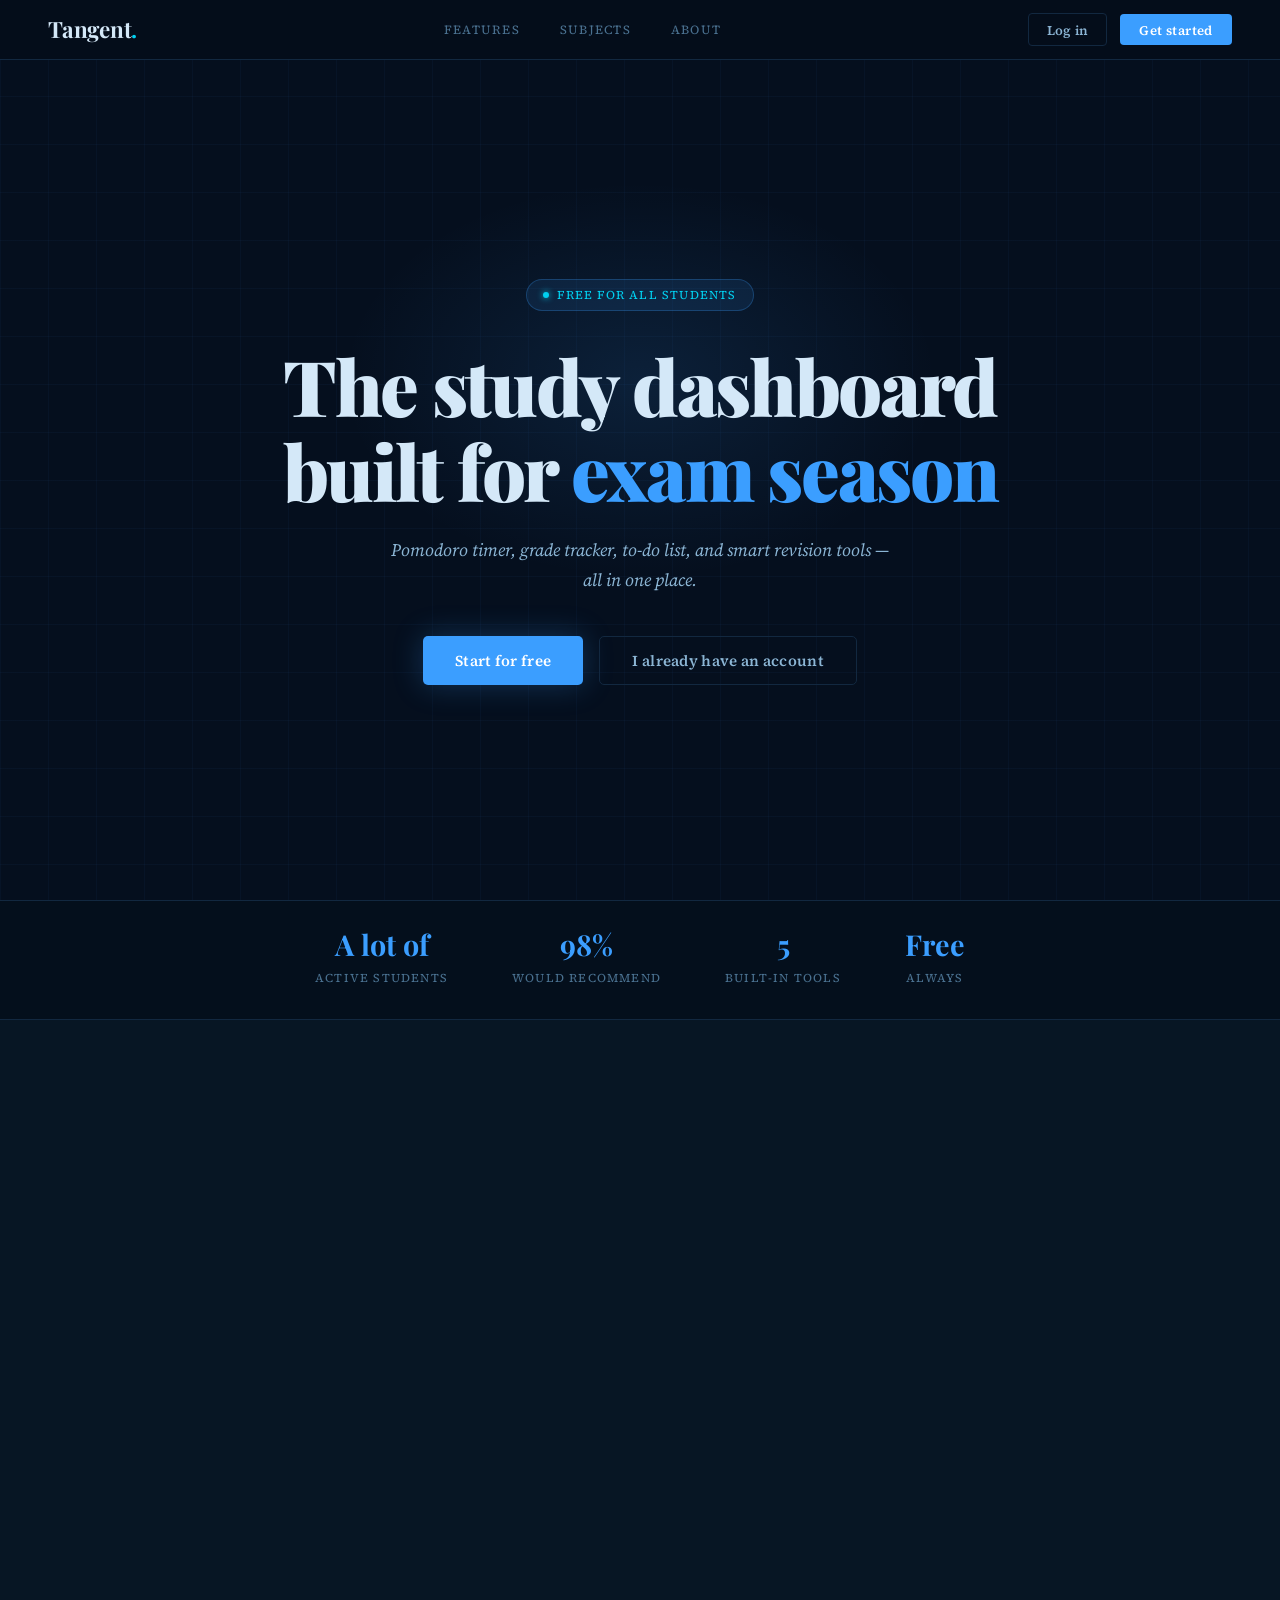
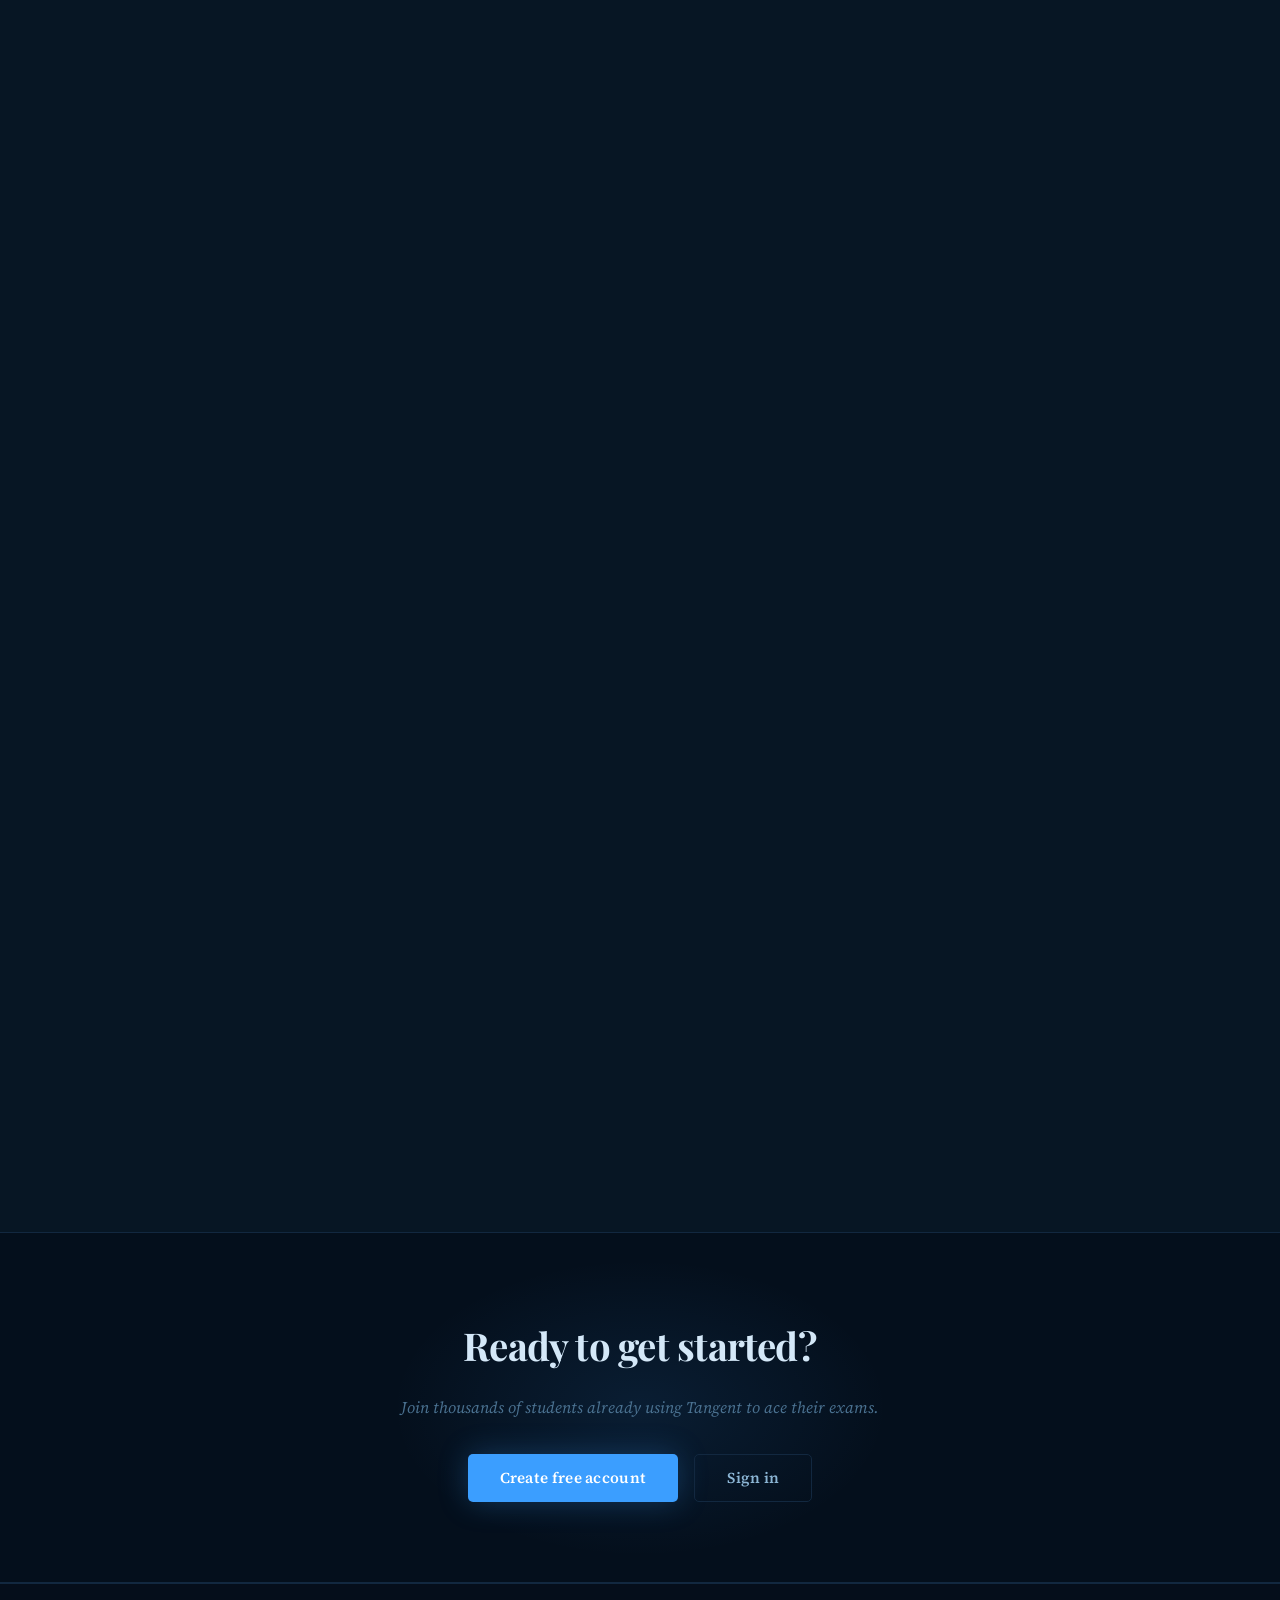
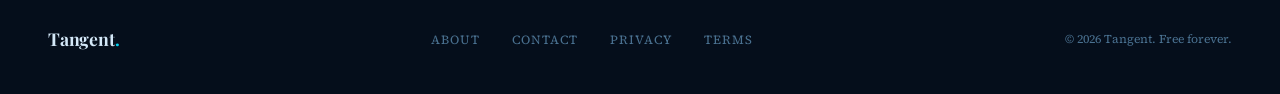
==== commit 3b67b3f7: "Test dashbaord feature was removed as users could sign into the website for free so there was no nee" ====
--- a/index.html
+++ b/index.html
@@ -1,735 +1,760 @@
-<!DOCTYPE html>
-<html lang="en">
-<head>
-  <meta charset="UTF-8" />
-  <meta name="viewport" content="width=device-width, initial-scale=1.0" />
-  <title>Tangent — Study Smarter</title>
-  <link href="https://fonts.googleapis.com/css2?family=Playfair+Display:wght@400;600;700;900&family=Source+Serif+4:ital,wght@0,300;0,400;0,600;1,400&display=swap" rel="stylesheet">
-  <link rel="manifest" href="manifest.json">
-  <meta name="theme-color" content="#ffffff">
-  <meta name="mobile-web-app-capable" content="yes">
-  <meta name="apple-mobile-web-app-title" content="Tangent">
-  <script>
-    if ('serviceWorker' in navigator) {
-      navigator.serviceWorker.register('sw.js')
-    }
-  </script>
-  <style>
-    :root {
-      --ink:        #d4e8f8;
-      --ink-light:  #8bb5d4;
-      --ink-muted:  #4a7190;
-      --bg:         #071624;
-      --bg-card:    #0c2035;
-      --bg-inset:   #091b2e;
-      --accent:     #3b9eff;
-      --accent-dark:#1a6fd4;
-      --cyan:       #00d0f0;
-      --rule:       #122840;
-      --green:      #00e080;
-      --bg-hero:    #050f1e;
-    }
-
-    * { margin: 0; padding: 0; box-sizing: border-box; }
-    html { scroll-behavior: smooth; }
-    body {
-      background: var(--bg);
-      color: var(--ink);
-      font-family: 'Source Serif 4', Georgia, serif;
-      font-size: 16px;
-      line-height: 1.7;
-      overflow-x: hidden;
-    }
-
-    /* ── NAVBAR ── */
-    .navbar {
-      position: fixed;
-      top: 0; left: 0; right: 0;
-      z-index: 200;
-      display: flex;
-      justify-content: space-between;
-      align-items: center;
-      padding: 0 3rem;
-      height: 60px;
-      background: rgba(5, 14, 27, 0.92);
-      backdrop-filter: blur(12px);
-      border-bottom: 1px solid var(--rule);
-    }
-    .logo {
-      font-family: 'Playfair Display', serif;
-      font-weight: 700;
-      font-size: 1.4rem;
-      letter-spacing: -0.01em;
-      color: var(--ink);
-      text-decoration: none;
-    }
-    .logo span { color: var(--cyan); }
-    .nav-center {
-      display: flex;
-      list-style: none;
-      gap: 2.5rem;
-      font-size: 0.78rem;
-      letter-spacing: 0.1em;
-      text-transform: uppercase;
-      color: var(--ink-muted);
-    }
-    .nav-center li { cursor: pointer; transition: color 0.2s; }
-    .nav-center li:hover { color: var(--accent); }
-    .nav-right { display: flex; gap: 0.8rem; align-items: center; }
-    .btn-ghost {
-      padding: 0.42rem 1.1rem;
-      border-radius: 4px;
-      border: 1px solid var(--rule);
-      background: transparent;
-      font-size: 0.82rem;
-      font-weight: 600;
-      cursor: pointer;
-      color: var(--ink-light);
-      font-family: 'Source Serif 4', serif;
-      transition: all 0.15s;
-      letter-spacing: 0.03em;
-    }
-    .btn-ghost:hover { border-color: var(--accent); color: var(--accent); }
-    .btn-primary {
-      padding: 0.42rem 1.2rem;
-      border-radius: 4px;
-      border: none;
-      background: var(--accent);
-      font-size: 0.82rem;
-      font-weight: 600;
-      cursor: pointer;
-      color: white;
-      font-family: 'Source Serif 4', serif;
-      transition: all 0.2s;
-      letter-spacing: 0.03em;
-    }
-    .btn-primary:hover {
-      background: var(--accent-dark);
-      box-shadow: 0 4px 16px rgba(59,158,255,0.3);
-      transform: translateY(-1px);
-    }
-
-    /* ── HERO ── */
-    .hero {
-      min-height: 100vh;
-      background: var(--bg-hero);
-      display: flex;
-      flex-direction: column;
-      align-items: center;
-      justify-content: center;
-      text-align: center;
-      padding: 8rem 2rem 4rem;
-      position: relative;
-      overflow: hidden;
-    }
-    .hero::before {
-      content: '';
-      position: absolute;
-      inset: 0;
-      background-image:
-        linear-gradient(rgba(59,158,255,0.04) 1px, transparent 1px),
-        linear-gradient(90deg, rgba(59,158,255,0.04) 1px, transparent 1px);
-      background-size: 48px 48px;
-      pointer-events: none;
-    }
-    .hero::after {
-      content: '';
-      position: absolute;
-      top: 20%;
-      left: 50%;
-      transform: translateX(-50%);
-      width: 600px;
-      height: 400px;
-      background: radial-gradient(ellipse, rgba(59,158,255,0.12) 0%, transparent 70%);
-      pointer-events: none;
-    }
-    .hero-badge {
-      display: inline-flex;
-      align-items: center;
-      gap: 0.5rem;
-      background: rgba(59,158,255,0.1);
-      border: 1px solid rgba(59,158,255,0.25);
-      border-radius: 999px;
-      padding: 0.3rem 1rem;
-      font-size: 0.75rem;
-      letter-spacing: 0.1em;
-      text-transform: uppercase;
-      color: var(--cyan);
-      margin-bottom: 2rem;
-      position: relative;
-      z-index: 1;
-    }
-    .hero-badge-dot {
-      width: 6px; height: 6px;
-      background: var(--cyan);
-      border-radius: 50%;
-      box-shadow: 0 0 6px var(--cyan);
-      animation: pulse 2s ease-in-out infinite;
-    }
-    @keyframes pulse {
-      0%, 100% { opacity: 1; transform: scale(1); }
-      50% { opacity: 0.5; transform: scale(0.8); }
-    }
-    .hero h1 {
-      font-family: 'Playfair Display', serif;
-      font-size: clamp(2.8rem, 6vw, 5rem);
-      font-weight: 900;
-      line-height: 1.1;
-      letter-spacing: -0.03em;
-      color: var(--ink);
-      max-width: 780px;
-      margin-bottom: 1.5rem;
-      position: relative;
-      z-index: 1;
-    }
-    .hero h1 em { font-style: normal; color: var(--accent); }
-    .hero-sub {
-      font-size: 1.1rem;
-      color: var(--ink-light);
-      max-width: 520px;
-      margin-bottom: 2.5rem;
-      position: relative;
-      z-index: 1;
-      font-style: italic;
-    }
-    .hero-ctas {
-      display: flex;
-      gap: 1rem;
-      justify-content: center;
-      flex-wrap: wrap;
-      position: relative;
-      z-index: 1;
-    }
-    .btn-hero {
-      padding: 0.8rem 2rem;
-      border-radius: 5px;
-      font-family: 'Source Serif 4', serif;
-      font-weight: 600;
-      font-size: 0.95rem;
-      cursor: pointer;
-      transition: all 0.2s;
-      letter-spacing: 0.02em;
-    }
-    .btn-hero-filled {
-      background: var(--accent);
-      color: white;
-      border: none;
-      box-shadow: 0 0 30px rgba(59,158,255,0.25);
-    }
-    .btn-hero-filled:hover {
-      background: var(--accent-dark);
-      transform: translateY(-2px);
-      box-shadow: 0 8px 30px rgba(59,158,255,0.4);
-    }
-    .btn-hero-outline {
-      background: transparent;
-      color: var(--ink-light);
-      border: 1px solid var(--rule);
-    }
-    .btn-hero-outline:hover { border-color: var(--ink-light); color: var(--ink); }
-
-    /* ── STATS STRIP ── */
-    .stats-strip {
-      background: #040f1c;
-      border-top: 1px solid var(--rule);
-      border-bottom: 1px solid var(--rule);
-      padding: 1.8rem 3rem;
-      display: flex;
-      justify-content: center;
-      gap: 4rem;
-      flex-wrap: wrap;
-    }
-    .stat { text-align: center; }
-    .stat-num {
-      font-family: 'Playfair Display', serif;
-      font-size: 1.8rem;
-      font-weight: 700;
-      color: var(--accent);
-      display: block;
-      line-height: 1;
-      margin-bottom: 0.3rem;
-    }
-    .stat-label {
-      font-size: 0.75rem;
-      letter-spacing: 0.1em;
-      text-transform: uppercase;
-      color: var(--ink-muted);
-    }
-
-    /* ── SECTION ── */
-    .section {
-      max-width: 1100px;
-      margin: 0 auto;
-      padding: 5rem 3rem;
-    }
-    .section-label {
-      font-size: 0.72rem;
-      letter-spacing: 0.14em;
-      text-transform: uppercase;
-      color: var(--cyan);
-      margin-bottom: 0.8rem;
-    }
-    .section-title {
-      font-family: 'Playfair Display', serif;
-      font-size: clamp(1.8rem, 3vw, 2.6rem);
-      font-weight: 700;
-      letter-spacing: -0.02em;
-      color: var(--ink);
-      max-width: 600px;
-      line-height: 1.2;
-      margin-bottom: 1rem;
-    }
-    .section-sub {
-      color: var(--ink-muted);
-      font-size: 0.95rem;
-      max-width: 520px;
-      margin-bottom: 3rem;
-      font-style: italic;
-    }
-
-    /* ── FEATURE CARDS GRID ── */
-    .features-grid {
-      display: grid;
-      grid-template-columns: repeat(auto-fit, minmax(300px, 1fr));
-      gap: 1.2rem;
-    }
-    .feature-card {
-      background: var(--bg-card);
-      border: 1px solid var(--rule);
-      border-top: 2px solid transparent;
-      border-radius: 8px;
-      padding: 1.8rem;
-      transition: border-color 0.2s, transform 0.2s, box-shadow 0.2s;
-      cursor: default;
-    }
-    .feature-card:hover {
-      border-top-color: var(--accent);
-      transform: translateY(-4px);
-      box-shadow: 0 12px 40px rgba(0,0,0,0.3);
-    }
-    .feature-icon { font-size: 1.5rem; margin-bottom: 1rem; display: block; }
-    .feature-card h3 {
-      font-family: 'Playfair Display', serif;
-      font-size: 1.1rem;
-      font-weight: 600;
-      color: var(--ink);
-      margin-bottom: 0.5rem;
-    }
-    .feature-card p { font-size: 0.88rem; color: var(--ink-muted); line-height: 1.6; }
-
-    /* ── BIG FEATURE ROW ── */
-    .big-feature {
-      display: grid;
-      grid-template-columns: 1fr 1fr;
-      gap: 4rem;
-      align-items: center;
-      padding: 5rem 3rem;
-      max-width: 1100px;
-      margin: 0 auto;
-    }
-    .big-feature.reverse { direction: rtl; }
-    .big-feature.reverse > * { direction: ltr; }
-    .big-feature-text .section-label { margin-bottom: 0.6rem; }
-    .big-feature-text h2 {
-      font-family: 'Playfair Display', serif;
-      font-size: 2rem;
-      font-weight: 700;
-      letter-spacing: -0.02em;
-      color: var(--ink);
-      line-height: 1.2;
-      margin-bottom: 1rem;
-    }
-    .big-feature-text p { color: var(--ink-light); font-size: 0.95rem; margin-bottom: 1.5rem; line-height: 1.7; }
-    .feature-bullets { list-style: none; display: flex; flex-direction: column; gap: 0.6rem; }
-    .feature-bullets li { display: flex; align-items: center; gap: 0.7rem; font-size: 0.88rem; color: var(--ink-light); }
-    .feature-bullets li::before {
-      content: '';
-      width: 6px; height: 6px;
-      background: var(--accent);
-      border-radius: 50%;
-      flex-shrink: 0;
-      box-shadow: 0 0 6px rgba(59,158,255,0.5);
-    }
-
-    /* ── MOCK DASHBOARD PREVIEW ── */
-    .preview-box {
-      background: var(--bg-inset);
-      border: 1px solid var(--rule);
-      border-radius: 10px;
-      padding: 1.5rem;
-      position: relative;
-      overflow: hidden;
-    }
-    .preview-box::before {
-      content: '';
-      position: absolute;
-      top: 0; left: 0; right: 0;
-      height: 2px;
-      background: linear-gradient(90deg, var(--accent), var(--cyan));
-    }
-    .preview-titlebar {
-      display: flex;
-      align-items: center;
-      gap: 0.5rem;
-      margin-bottom: 1.2rem;
-      padding-bottom: 0.8rem;
-      border-bottom: 1px solid var(--rule);
-    }
-    .preview-dot { width: 8px; height: 8px; border-radius: 50%; }
-    .preview-mini-cards { display: grid; grid-template-columns: 1fr 1fr; gap: 0.7rem; }
-    .preview-mini-card { background: var(--bg-card); border: 1px solid var(--rule); border-radius: 6px; padding: 1rem; }
-    .preview-mini-label { font-size: 0.65rem; letter-spacing: 0.08em; text-transform: uppercase; color: var(--ink-muted); margin-bottom: 0.4rem; }
-    .preview-mini-val { font-family: 'Playfair Display', serif; font-size: 1.3rem; font-weight: 700; color: var(--cyan); text-shadow: 0 0 10px rgba(0,208,240,0.3); }
-
-    /* ── SUBJECTS SECTION ── */
-    .subjects-grid { display: grid; grid-template-columns: repeat(auto-fit, minmax(140px, 1fr)); gap: 0.8rem; }
-    .subject-pill {
-      background: var(--bg-card);
-      border: 1px solid var(--rule);
-      border-radius: 8px;
-      padding: 1rem;
-      text-align: center;
-      transition: all 0.2s;
-      cursor: pointer;
-    }
-    .subject-pill:hover { border-color: var(--accent); box-shadow: 0 4px 20px rgba(59,158,255,0.15); transform: translateY(-2px); }
-    .subject-pill-icon { font-size: 1.5rem; display: block; margin-bottom: 0.4rem; }
-    .subject-pill-name { font-size: 0.8rem; font-weight: 600; color: var(--ink-light); letter-spacing: 0.02em; }
-
-    /* ── CTA SECTION ── */
-    .cta-section {
-      background: #040f1c;
-      border-top: 1px solid var(--rule);
-      border-bottom: 1px solid var(--rule);
-      text-align: center;
-      padding: 5rem 2rem;
-      position: relative;
-      overflow: hidden;
-    }
-    .cta-section::before {
-      content: '';
-      position: absolute;
-      top: 50%; left: 50%;
-      transform: translate(-50%, -50%);
-      width: 500px; height: 300px;
-      background: radial-gradient(ellipse, rgba(59,158,255,0.1), transparent 70%);
-      pointer-events: none;
-    }
-    .cta-section h2 { font-family: 'Playfair Display', serif; font-size: 2.4rem; font-weight: 700; letter-spacing: -0.02em; color: var(--ink); margin-bottom: 1rem; position: relative; z-index: 1; }
-    .cta-section p { color: var(--ink-muted); font-size: 1rem; margin-bottom: 2rem; position: relative; z-index: 1; font-style: italic; }
-    .cta-btns { display: flex; gap: 1rem; justify-content: center; flex-wrap: wrap; position: relative; z-index: 1; }
-
-    /* ── FOOTER ── */
-    footer {
-      background: #050e1b;
-      border-top: 1px solid var(--rule);
-      padding: 2.5rem 3rem;
-      display: flex;
-      justify-content: space-between;
-      align-items: center;
-      flex-wrap: wrap;
-      gap: 1rem;
-    }
-    footer .logo { font-size: 1.1rem; }
-    .footer-links { display: flex; gap: 2rem; list-style: none; font-size: 0.78rem; letter-spacing: 0.08em; text-transform: uppercase; color: var(--ink-muted); }
-    .footer-links li { cursor: pointer; transition: color 0.2s; }
-    .footer-links li:hover { color: var(--ink-light); }
-    .footer-copy { font-size: 0.75rem; color: var(--ink-muted); }
-
-    /* ── AUTH MODAL ── */
-    .modal-overlay {
-      position: fixed;
-      inset: 0;
-      background: rgba(4, 12, 26, 0.85);
-      backdrop-filter: blur(8px);
-      z-index: 500;
-      display: flex;
-      align-items: center;
-      justify-content: center;
-      opacity: 0;
-      pointer-events: none;
-      transition: opacity 0.2s;
-    }
-    .modal-overlay.open { opacity: 1; pointer-events: all; }
-    .modal {
-      background: var(--bg-card);
-      border: 1px solid var(--rule);
-      border-top: 2px solid var(--accent);
-      border-radius: 10px;
-      padding: 2.5rem;
-      width: 100%;
-      max-width: 400px;
-      position: relative;
-      transform: translateY(20px);
-      transition: transform 0.25s;
-    }
-    .modal-overlay.open .modal { transform: translateY(0); }
-    .modal-close { position: absolute; top: 1rem; right: 1rem; background: none; border: none; color: var(--ink-muted); font-size: 1.2rem; cursor: pointer; line-height: 1; transition: color 0.15s; }
-    .modal-close:hover { color: var(--ink); }
-    .modal h2 { font-family: 'Playfair Display', serif; font-size: 1.5rem; font-weight: 600; color: var(--ink); margin-bottom: 0.3rem; }
-    .modal-sub { font-size: 0.85rem; color: var(--ink-muted); margin-bottom: 1.8rem; font-style: italic; }
-    .modal-tabs { display: flex; border-bottom: 1px solid var(--rule); margin-bottom: 1.8rem; }
-    .modal-tab { flex: 1; padding: 0.6rem; text-align: center; font-size: 0.82rem; font-weight: 600; color: var(--ink-muted); cursor: pointer; border-bottom: 2px solid transparent; margin-bottom: -1px; transition: all 0.15s; font-family: 'Source Serif 4', serif; background: none; border-left: none; border-right: none; border-top: none; }
-    .modal-tab.active { color: var(--accent); border-bottom-color: var(--accent); }
-    .modal-field { margin-bottom: 1rem; }
-    .modal-field label { display: block; font-size: 0.78rem; letter-spacing: 0.06em; text-transform: uppercase; color: var(--ink-muted); margin-bottom: 0.4rem; }
-    .modal-field input { width: 100%; padding: 0.6rem 0.9rem; border-radius: 4px; border: 1px solid var(--rule); background: var(--bg-inset); font-family: 'Source Serif 4', serif; font-size: 0.9rem; color: var(--ink); outline: none; transition: border-color 0.2s, box-shadow 0.2s; }
-    .modal-field input:focus { border-color: var(--accent); box-shadow: 0 0 0 3px rgba(59,158,255,0.1); }
-    .modal-submit { width: 100%; padding: 0.75rem; border-radius: 4px; border: none; background: var(--accent); color: white; font-family: 'Source Serif 4', serif; font-size: 0.92rem; font-weight: 600; cursor: pointer; transition: all 0.2s; margin-top: 0.5rem; }
-    .modal-submit:hover { background: var(--accent-dark); box-shadow: 0 4px 16px rgba(59,158,255,0.3); }
-    .modal-error { font-size: 0.82rem; color: #ff6b6b; margin-top: 0.6rem; text-align: center; min-height: 1.2em; }
-    .modal-success { font-size: 0.82rem; color: var(--green); margin-top: 0.6rem; text-align: center; min-height: 1.2em; }
-
-    /* ── ANIMATIONS ── */
-    .fade-up { opacity: 0; transform: translateY(24px); transition: opacity 0.5s ease, transform 0.5s ease; }
-    .fade-up.visible { opacity: 1; transform: translateY(0); }
-
-    @media (max-width: 768px) {
-      .big-feature { grid-template-columns: 1fr; gap: 2rem; }
-      .big-feature.reverse { direction: ltr; }
-      .navbar { padding: 0 1.5rem; }
-      .nav-center { display: none; }
-      .section { padding: 3rem 1.5rem; }
-      footer { flex-direction: column; text-align: center; }
-    }
-  </style>
-</head>
-<body>
-
-  <!-- NAVBAR -->
-  <nav class="navbar">
-    <a class="logo" href="#">Tangent<span>.</span></a>
-    <ul class="nav-center">
-      <li>Features</li>
-      <li>Subjects</li>
-      <li>About</li>
-    </ul>
-    <div class="nav-right">
-      <button class="btn-ghost" onclick="openModal('login')">Log in</button>
-      <button class="btn-primary" onclick="openModal('signup')">Get started</button>
-    </div>
-  </nav>
-
-  <!-- HERO -->
-  <section class="hero">
-    <div class="hero-badge">
-      <span class="hero-badge-dot"></span>
-      Free for all students
-      <button class="btn-hero btn-hero-outline" onclick="window.location.href='dashboard.html'">Test Dashboard</button>
-    </div>
-    <h1>The study dashboard<br>built for <em>exam season</em></h1>
-    <p class="hero-sub">Pomodoro timer, grade tracker, to-do list, and smart revision tools — all in one place.</p>
-    <div class="hero-ctas">
-      <button class="btn-hero btn-hero-filled" onclick="openModal('signup')">Start for free</button>
-      <button class="btn-hero btn-hero-outline" onclick="openModal('login')">I already have an account</button>
-    </div>
-  </section>
-
-  <!-- STATS STRIP -->
-  <div class="stats-strip">
-    <div class="stat"><span class="stat-num">A lot of</span><span class="stat-label">Active Students</span></div>
-    <div class="stat"><span class="stat-num">98%</span><span class="stat-label">Would Recommend</span></div>
-    <div class="stat"><span class="stat-num">5</span><span class="stat-label">Built-in Tools</span></div>
-    <div class="stat"><span class="stat-num">Free</span><span class="stat-label">Always</span></div>
-  </div>
-
-  <!-- FEATURES GRID -->
-  <section class="section">
-    <p class="section-label fade-up">What's inside</p>
-    <h2 class="section-title fade-up">Everything you need. Nothing you don't.</h2>
-    <p class="section-sub fade-up">Tangent keeps your study sessions focused, organised and measurable.</p>
-    <div class="features-grid">
-      <div class="feature-card fade-up"><span class="feature-icon">⏱</span><h3>Pomodoro Timer</h3><p>25-minute focus sessions with a visual ring counter. Work in sprints, not marathons.</p></div>
-      <div class="feature-card fade-up"><span class="feature-icon">📝</span><h3>To-Do List</h3><p>Add, rename and clear tasks as you go. Keep today's work visible at all times.</p></div>
-      <div class="feature-card fade-up"><span class="feature-icon">📊</span><h3>Grade Tracker</h3><p>Log subject scores and watch your average. Know exactly where you need to improve.</p></div>
-      <div class="feature-card fade-up"><span class="feature-icon">📅</span><h3>Calendar</h3><p>Stay oriented through the term. Today is always highlighted so you never lose track.</p></div>
-      <div class="feature-card fade-up"><span class="feature-icon">📘</span><h3>Smart Revision Publisher</h3><p>Upload photos of your notes and generate a structured PDF revision book automatically.</p></div>
-      <div class="feature-card fade-up"><span class="feature-icon">🕐</span><h3>Live Clock</h3><p>12H or 24H display always visible. Toggle with one click, just like switching your Casio.</p></div>
-    </div>
-  </section>
-
-  <!-- BIG FEATURE -->
-  <div class="big-feature">
-    <div class="big-feature-text fade-up">
-      <p class="section-label">Your command centre</p>
-      <h2>A dashboard that actually fits your workflow</h2>
-      <p>Every tool lives in its own card. Double-tap any card to expand it full screen so you can focus without distraction.</p>
-      <ul class="feature-bullets">
-        <li>Double-tap any card to expand it</li>
-        <li>Dark mode built in — easy on exam-night eyes</li>
-        <li>Works on phone, tablet, and desktop</li>
-      </ul>
-    </div>
-    <div class="preview-box fade-up">
-      <div style="position:absolute;top:0;left:0;right:0;height:2px;background:linear-gradient(90deg,#3b9eff,#00d0f0)"></div>
-      <div class="preview-titlebar">
-        <div class="preview-dot" style="background:#ff5f5f"></div>
-        <div class="preview-dot" style="background:#ffbe2e"></div>
-        <div class="preview-dot" style="background:#00e080"></div>
-        <span style="font-size:0.72rem;color:var(--ink-muted);margin-left:0.5rem;letter-spacing:0.06em">tangent / dashboard</span>
-      </div>
-      <div class="preview-mini-cards">
-        <div class="preview-mini-card"><div class="preview-mini-label">⏱ Pomodoro</div><div class="preview-mini-val">24:13</div><div style="margin-top:0.5rem;height:4px;background:var(--rule);border-radius:2px"><div style="width:35%;height:100%;background:var(--accent);border-radius:2px;box-shadow:0 0 6px rgba(59,158,255,0.5)"></div></div></div>
-        <div class="preview-mini-card"><div class="preview-mini-label">📊 Grades</div><div class="preview-mini-val" style="color:var(--green)">87%</div><div style="font-size:0.7rem;color:var(--ink-muted);margin-top:0.2rem">Biology</div></div>
-        <div class="preview-mini-card" style="grid-column:1/-1"><div class="preview-mini-label">📝 Tasks today</div><div style="display:flex;flex-direction:column;gap:0.3rem;margin-top:0.4rem"><div style="font-size:0.78rem;color:var(--ink-light);display:flex;align-items:center;gap:0.5rem"><div style="width:8px;height:8px;border:1px solid var(--accent);border-radius:2px;flex-shrink:0"></div>Finish Maths past paper</div><div style="font-size:0.78rem;color:var(--ink-muted);display:flex;align-items:center;gap:0.5rem;text-decoration:line-through"><div style="width:8px;height:8px;background:var(--accent);border-radius:2px;flex-shrink:0"></div>Read Chemistry chapter 4</div></div></div>
-      </div>
-    </div>
-  </div>
-
-  <!-- SUBJECTS SECTION -->
-  <section class="section" style="padding-top:0">
-    <p class="section-label fade-up">Study tools for every subject</p>
-    <h2 class="section-title fade-up">Track any subject, any level</h2>
-    <p class="section-sub fade-up">From N5 to AH - Tangent works for whatever you're revising for.</p>
-    <div class="subjects-grid">
-      <div class="subject-pill fade-up"><span class="subject-pill-icon">🧬</span><span class="subject-pill-name">Biology</span></div>
-      <div class="subject-pill fade-up"><span class="subject-pill-icon">⚗️</span><span class="subject-pill-name">Chemistry</span></div>
-      <div class="subject-pill fade-up"><span class="subject-pill-icon">⚡</span><span class="subject-pill-name">Physics</span></div>
-      <div class="subject-pill fade-up"><span class="subject-pill-icon">📐</span><span class="subject-pill-name">Maths</span></div>
-      <div class="subject-pill fade-up"><span class="subject-pill-icon">📜</span><span class="subject-pill-name">History</span></div>
-      <div class="subject-pill fade-up"><span class="subject-pill-icon">🌍</span><span class="subject-pill-name">Geography</span></div>
-      <div class="subject-pill fade-up"><span class="subject-pill-icon">📖</span><span class="subject-pill-name">English</span></div>
-      <div class="subject-pill fade-up"><span class="subject-pill-icon">🗣</span><span class="subject-pill-name">Languages</span></div>
-    </div>
-  </section>
-
-  <!-- CTA SECTION -->
-  <section class="cta-section">
-    <h2>Ready to get started?</h2>
-    <p>Join thousands of students already using Tangent to ace their exams.</p>
-    <div class="cta-btns">
-      <button class="btn-hero btn-hero-filled" onclick="openModal('signup')">Create free account</button>
-      <button class="btn-hero btn-hero-outline" onclick="openModal('login')">Sign in</button>
-    </div>
-  </section>
-
-  <!-- FOOTER -->
-  <footer>
-    <a class="logo" href="#">Tangent<span>.</span></a>
-    <ul class="footer-links">
-      <li>About</li><li>Contact</li><li>Privacy</li><li>Terms</li>
-    </ul>
-    <span class="footer-copy">© 2026 Tangent. Free forever.</span>
-  </footer>
-
-  <!-- AUTH MODAL -->
-  <div class="modal-overlay" id="authModal">
-    <div class="modal">
-      <button class="modal-close" onclick="closeModal()">✕</button>
-      <h2 id="modalTitle">Welcome back</h2>
-      <p class="modal-sub" id="modalSub">Sign in to your Tangent account</p>
-      <div class="modal-tabs">
-        <button class="modal-tab active" id="tabLogin" onclick="switchTab('login')">Sign in</button>
-        <button class="modal-tab" id="tabSignup" onclick="switchTab('signup')">Sign up</button>
-      </div>
-
-      <div id="loginForm">
-        <div class="modal-field"><label>Email</label><input id="loginEmail" type="email" placeholder="you@school.ac.uk" /></div>
-        <div class="modal-field"><label>Password</label><input id="loginPassword" type="password" placeholder="••••••••" /></div>
-        <button class="modal-submit" id="loginBtn">Sign in →</button>
-        <div class="modal-error" id="loginError"></div>
-      </div>
-
-      <div id="signupForm" style="display:none">
-        <div class="modal-field"><label>Name</label><input id="signupName" type="text" placeholder="Your name" /></div>
-        <div class="modal-field"><label>Email</label><input id="signupEmail" type="email" placeholder="you@school.ac.uk" /></div>
-        <div class="modal-field"><label>Password</label><input id="signupPassword" type="password" placeholder="Choose a password" /></div>
-        <button class="modal-submit" id="signupBtn">Create account →</button>
-        <div class="modal-error" id="signupError"></div>
-        <div class="modal-success" id="signupSuccess"></div>
-      </div>
-    </div>
-  </div>
-
-  <script type="module">
-    import { createClient } from 'https://esm.sh/@supabase/supabase-js@2'
-
-    const supabase = createClient(
-      'https://fcoahfwvrpgkrchcaeft.supabase.co',
-      'eyJhbGciOiJIUzI1NiIsInR5cCI6IkpXVCJ9.eyJpc3MiOiJzdXBhYmFzZSIsInJlZiI6ImZjb2FoZnd2cnBna3JjaGNhZWZ0Iiwicm9sZSI6ImFub24iLCJpYXQiOjE3NzQ2MjQ1ODYsImV4cCI6MjA5MDIwMDU4Nn0.y849sbQ4-DW1g-kqIMvRirmFN8E8sCLoF-YmzftuLNk'
-    )
-
-    // ── REDIRECT IF ALREADY LOGGED IN ──
-    const { data: { session } } = await supabase.auth.getSession()
-    if (session) window.location.href = 'dashboard.html'
-
-    // ── MODAL ──
-    window.openModal = (tab) => {
-      document.getElementById('authModal').classList.add('open')
-      switchTab(tab)
-    }
-    window.closeModal = () => {
-      document.getElementById('authModal').classList.remove('open')
-    }
-    window.switchTab = (tab) => {
-      const isLogin = tab === 'login'
-      document.getElementById('tabLogin').classList.toggle('active', isLogin)
-      document.getElementById('tabSignup').classList.toggle('active', !isLogin)
-      document.getElementById('loginForm').style.display = isLogin ? '' : 'none'
-      document.getElementById('signupForm').style.display = isLogin ? 'none' : ''
-      document.getElementById('modalTitle').textContent = isLogin ? 'Welcome back' : 'Create account'
-      document.getElementById('modalSub').textContent = isLogin ? 'Sign in to your Tangent account' : 'Start studying smarter today'
-    }
-    document.getElementById('authModal').addEventListener('click', function(e) {
-      if (e.target === this) closeModal()
-    })
-
-    // ── LOGIN ──
-    document.getElementById('loginBtn').addEventListener('click', async () => {
-      const email = document.getElementById('loginEmail').value
-      const password = document.getElementById('loginPassword').value
-      const btn = document.getElementById('loginBtn')
-      const err = document.getElementById('loginError')
-      err.textContent = ''
-      btn.textContent = 'Signing in...'
-      btn.disabled = true
-      const { error } = await supabase.auth.signInWithPassword({ email, password })
-      if (error) {
-        err.textContent = error.message
-        btn.textContent = 'Sign in →'
-        btn.disabled = false
-      } else {
-        window.location.href = 'dashboard.html'
-      }
-    })
-
-    // ── SIGNUP ──
-    document.getElementById('signupBtn').addEventListener('click', async () => {
-      const name = document.getElementById('signupName').value
-      const email = document.getElementById('signupEmail').value
-      const password = document.getElementById('signupPassword').value
-      const btn = document.getElementById('signupBtn')
-      const err = document.getElementById('signupError')
-      const success = document.getElementById('signupSuccess')
-      err.textContent = ''
-      success.textContent = ''
-      btn.textContent = 'Creating account...'
-      btn.disabled = true
-      const { error } = await supabase.auth.signUp({
-        email,
-        password,
-        options: { data: { display_name: name } }
-      })
-      if (error) {
-        err.textContent = error.message
-        btn.textContent = 'Create account →'
-        btn.disabled = false
-      } else {
-        success.textContent = 'Check your email to confirm your account!'
-        btn.textContent = 'Create account →'
-        btn.disabled = false
-      }
-    })
-
-    // ── SCROLL FADE ──
-    const observer = new IntersectionObserver((entries) => {
-      entries.forEach((entry, i) => {
-        if (entry.isIntersecting) {
-          setTimeout(() => entry.target.classList.add('visible'), i * 80)
-        }
-      })
-    }, { threshold: 0.1 })
-    document.querySelectorAll('.fade-up').forEach(el => observer.observe(el))
-  </script>
-</body>
-</html>
+<!DOCTYPE html>
+<html lang="en">
+<head>
+  <meta charset="UTF-8" />
+  <meta name="viewport" content="width=device-width, initial-scale=1.0" />
+  <title>Tangent — Study Smarter</title>
+  <link href="https://fonts.googleapis.com/css2?family=Playfair+Display:wght@400;600;700;900&family=Source+Serif+4:ital,wght@0,300;0,400;0,600;1,400&display=swap" rel="stylesheet">
+  <link rel="manifest" href="manifest.json">
+  <meta name="theme-color" content="#ffffff">
+  <meta name="mobile-web-app-capable" content="yes">
+  <meta name="apple-mobile-web-app-title" content="Tangent">
+  <script>
+    if ('serviceWorker' in navigator) {
+      navigator.serviceWorker.register('sw.js')
+    }
+  </script>
+  <style>
+    :root {
+      --ink:        #d4e8f8;
+      --ink-light:  #8bb5d4;
+      --ink-muted:  #4a7190;
+      --bg:         #071624;
+      --bg-card:    #0c2035;
+      --bg-inset:   #091b2e;
+      --accent:     #3b9eff;
+      --accent-dark:#1a6fd4;
+      --cyan:       #00d0f0;
+      --rule:       #122840;
+      --green:      #00e080;
+      --bg-hero:    #050f1e;
+    }
+
+    * { margin: 0; padding: 0; box-sizing: border-box; }
+    html { scroll-behavior: smooth; }
+    body {
+      background: var(--bg);
+      color: var(--ink);
+      font-family: 'Source Serif 4', Georgia, serif;
+      font-size: 16px;
+      line-height: 1.7;
+      overflow-x: hidden;
+    }
+
+    /* ── NAVBAR ── */
+    .navbar {
+      position: fixed;
+      top: 0; left: 0; right: 0;
+      z-index: 200;
+      display: flex;
+      justify-content: space-between;
+      align-items: center;
+      padding: 0 3rem;
+      height: 60px;
+      background: rgba(5, 14, 27, 0.92);
+      backdrop-filter: blur(12px);
+      border-bottom: 1px solid var(--rule);
+    }
+    .logo {
+      font-family: 'Playfair Display', serif;
+      font-weight: 700;
+      font-size: 1.4rem;
+      letter-spacing: -0.01em;
+      color: var(--ink);
+      text-decoration: none;
+    }
+    .logo span { color: var(--cyan); }
+    .nav-center {
+      display: flex;
+      list-style: none;
+      gap: 2.5rem;
+      font-size: 0.78rem;
+      letter-spacing: 0.1em;
+      text-transform: uppercase;
+      color: var(--ink-muted);
+    }
+    .nav-center li { cursor: pointer; transition: color 0.2s; }
+    .nav-center li:hover { color: var(--accent); }
+    .nav-right { display: flex; gap: 0.8rem; align-items: center; }
+    .btn-ghost {
+      padding: 0.42rem 1.1rem;
+      border-radius: 4px;
+      border: 1px solid var(--rule);
+      background: transparent;
+      font-size: 0.82rem;
+      font-weight: 600;
+      cursor: pointer;
+      color: var(--ink-light);
+      font-family: 'Source Serif 4', serif;
+      transition: all 0.15s;
+      letter-spacing: 0.03em;
+    }
+    .btn-ghost:hover { border-color: var(--accent); color: var(--accent); }
+    .btn-primary {
+      padding: 0.42rem 1.2rem;
+      border-radius: 4px;
+      border: none;
+      background: var(--accent);
+      font-size: 0.82rem;
+      font-weight: 600;
+      cursor: pointer;
+      color: white;
+      font-family: 'Source Serif 4', serif;
+      transition: all 0.2s;
+      letter-spacing: 0.03em;
+    }
+    .btn-primary:hover {
+      background: var(--accent-dark);
+      box-shadow: 0 4px 16px rgba(59,158,255,0.3);
+      transform: translateY(-1px);
+    }
+
+    /* ── HERO ── */
+    .hero {
+      min-height: 100vh;
+      background: var(--bg-hero);
+      display: flex;
+      flex-direction: column;
+      align-items: center;
+      justify-content: center;
+      text-align: center;
+      padding: 8rem 2rem 4rem;
+      position: relative;
+      overflow: hidden;
+    }
+    .hero::before {
+      content: '';
+      position: absolute;
+      inset: 0;
+      background-image:
+        linear-gradient(rgba(59,158,255,0.04) 1px, transparent 1px),
+        linear-gradient(90deg, rgba(59,158,255,0.04) 1px, transparent 1px);
+      background-size: 48px 48px;
+      pointer-events: none;
+    }
+    .hero::after {
+      content: '';
+      position: absolute;
+      top: 20%;
+      left: 50%;
+      transform: translateX(-50%);
+      width: 600px;
+      height: 400px;
+      background: radial-gradient(ellipse, rgba(59,158,255,0.12) 0%, transparent 70%);
+      pointer-events: none;
+    }
+    .hero-badge {
+      display: inline-flex;
+      align-items: center;
+      gap: 0.5rem;
+      background: rgba(59,158,255,0.1);
+      border: 1px solid rgba(59,158,255,0.25);
+      border-radius: 999px;
+      padding: 0.3rem 1rem;
+      font-size: 0.75rem;
+      letter-spacing: 0.1em;
+      text-transform: uppercase;
+      color: var(--cyan);
+      margin-bottom: 2rem;
+      position: relative;
+      z-index: 1;
+    }
+    .hero-badge-dot {
+      width: 6px; height: 6px;
+      background: var(--cyan);
+      border-radius: 50%;
+      box-shadow: 0 0 6px var(--cyan);
+      animation: pulse 2s ease-in-out infinite;
+    }
+    @keyframes pulse {
+      0%, 100% { opacity: 1; transform: scale(1); }
+      50% { opacity: 0.5; transform: scale(0.8); }
+    }
+    .hero h1 {
+      font-family: 'Playfair Display', serif;
+      font-size: clamp(2.8rem, 6vw, 5rem);
+      font-weight: 900;
+      line-height: 1.1;
+      letter-spacing: -0.03em;
+      color: var(--ink);
+      max-width: 780px;
+      margin-bottom: 1.5rem;
+      position: relative;
+      z-index: 1;
+    }
+    .hero h1 em { font-style: normal; color: var(--accent); }
+    .hero-sub {
+      font-size: 1.1rem;
+      color: var(--ink-light);
+      max-width: 520px;
+      margin-bottom: 2.5rem;
+      position: relative;
+      z-index: 1;
+      font-style: italic;
+    }
+    .hero-ctas {
+      display: flex;
+      gap: 1rem;
+      justify-content: center;
+      flex-wrap: wrap;
+      position: relative;
+      z-index: 1;
+    }
+    .btn-hero {
+      padding: 0.8rem 2rem;
+      border-radius: 5px;
+      font-family: 'Source Serif 4', serif;
+      font-weight: 600;
+      font-size: 0.95rem;
+      cursor: pointer;
+      transition: all 0.2s;
+      letter-spacing: 0.02em;
+    }
+    .btn-hero-filled {
+      background: var(--accent);
+      color: white;
+      border: none;
+      box-shadow: 0 0 30px rgba(59,158,255,0.25);
+    }
+    .btn-hero-filled:hover {
+      background: var(--accent-dark);
+      transform: translateY(-2px);
+      box-shadow: 0 8px 30px rgba(59,158,255,0.4);
+    }
+    .btn-hero-outline {
+      background: transparent;
+      color: var(--ink-light);
+      border: 1px solid var(--rule);
+    }
+    .btn-hero-outline:hover { border-color: var(--ink-light); color: var(--ink); }
+
+    /* ── STATS STRIP ── */
+    .stats-strip {
+      background: #040f1c;
+      border-top: 1px solid var(--rule);
+      border-bottom: 1px solid var(--rule);
+      padding: 1.8rem 3rem;
+      display: flex;
+      justify-content: center;
+      gap: 4rem;
+      flex-wrap: wrap;
+    }
+    .stat { text-align: center; }
+    .stat-num {
+      font-family: 'Playfair Display', serif;
+      font-size: 1.8rem;
+      font-weight: 700;
+      color: var(--accent);
+      display: block;
+      line-height: 1;
+      margin-bottom: 0.3rem;
+    }
+    .stat-label {
+      font-size: 0.75rem;
+      letter-spacing: 0.1em;
+      text-transform: uppercase;
+      color: var(--ink-muted);
+    }
+
+    /* ── SECTION ── */
+    .section {
+      max-width: 1100px;
+      margin: 0 auto;
+      padding: 5rem 3rem;
+    }
+    .section-label {
+      font-size: 0.72rem;
+      letter-spacing: 0.14em;
+      text-transform: uppercase;
+      color: var(--cyan);
+      margin-bottom: 0.8rem;
+    }
+    .section-title {
+      font-family: 'Playfair Display', serif;
+      font-size: clamp(1.8rem, 3vw, 2.6rem);
+      font-weight: 700;
+      letter-spacing: -0.02em;
+      color: var(--ink);
+      max-width: 600px;
+      line-height: 1.2;
+      margin-bottom: 1rem;
+    }
+    .section-sub {
+      color: var(--ink-muted);
+      font-size: 0.95rem;
+      max-width: 520px;
+      margin-bottom: 3rem;
+      font-style: italic;
+    }
+
+    /* ── FEATURE CARDS GRID ── */
+    .features-grid {
+      display: grid;
+      grid-template-columns: repeat(auto-fit, minmax(300px, 1fr));
+      gap: 1.2rem;
+    }
+    .feature-card {
+      background: var(--bg-card);
+      border: 1px solid var(--rule);
+      border-top: 2px solid transparent;
+      border-radius: 8px;
+      padding: 1.8rem;
+      transition: border-color 0.2s, transform 0.2s, box-shadow 0.2s;
+      cursor: default;
+    }
+    .feature-card:hover {
+      border-top-color: var(--accent);
+      transform: translateY(-4px);
+      box-shadow: 0 12px 40px rgba(0,0,0,0.3);
+    }
+    .feature-icon { font-size: 1.5rem; margin-bottom: 1rem; display: block; }
+    .feature-card h3 {
+      font-family: 'Playfair Display', serif;
+      font-size: 1.1rem;
+      font-weight: 600;
+      color: var(--ink);
+      margin-bottom: 0.5rem;
+    }
+    .feature-card p { font-size: 0.88rem; color: var(--ink-muted); line-height: 1.6; }
+
+    /* ── BIG FEATURE ROW ── */
+    .big-feature {
+      display: grid;
+      grid-template-columns: 1fr 1fr;
+      gap: 4rem;
+      align-items: center;
+      padding: 5rem 3rem;
+      max-width: 1100px;
+      margin: 0 auto;
+    }
+    .big-feature.reverse { direction: rtl; }
+    .big-feature.reverse > * { direction: ltr; }
+    .big-feature-text .section-label { margin-bottom: 0.6rem; }
+    .big-feature-text h2 {
+      font-family: 'Playfair Display', serif;
+      font-size: 2rem;
+      font-weight: 700;
+      letter-spacing: -0.02em;
+      color: var(--ink);
+      line-height: 1.2;
+      margin-bottom: 1rem;
+    }
+    .big-feature-text p { color: var(--ink-light); font-size: 0.95rem; margin-bottom: 1.5rem; line-height: 1.7; }
+    .feature-bullets { list-style: none; display: flex; flex-direction: column; gap: 0.6rem; }
+    .feature-bullets li { display: flex; align-items: center; gap: 0.7rem; font-size: 0.88rem; color: var(--ink-light); }
+    .feature-bullets li::before {
+      content: '';
+      width: 6px; height: 6px;
+      background: var(--accent);
+      border-radius: 50%;
+      flex-shrink: 0;
+      box-shadow: 0 0 6px rgba(59,158,255,0.5);
+    }
+
+    /* ── MOCK DASHBOARD PREVIEW ── */
+    .preview-box {
+      background: var(--bg-inset);
+      border: 1px solid var(--rule);
+      border-radius: 10px;
+      padding: 1.5rem;
+      position: relative;
+      overflow: hidden;
+    }
+    .preview-box::before {
+      content: '';
+      position: absolute;
+      top: 0; left: 0; right: 0;
+      height: 2px;
+      background: linear-gradient(90deg, var(--accent), var(--cyan));
+    }
+    .preview-titlebar {
+      display: flex;
+      align-items: center;
+      gap: 0.5rem;
+      margin-bottom: 1.2rem;
+      padding-bottom: 0.8rem;
+      border-bottom: 1px solid var(--rule);
+    }
+    .preview-dot { width: 8px; height: 8px; border-radius: 50%; }
+    .preview-mini-cards { display: grid; grid-template-columns: 1fr 1fr; gap: 0.7rem; }
+    .preview-mini-card { background: var(--bg-card); border: 1px solid var(--rule); border-radius: 6px; padding: 1rem; }
+    .preview-mini-label { font-size: 0.65rem; letter-spacing: 0.08em; text-transform: uppercase; color: var(--ink-muted); margin-bottom: 0.4rem; }
+    .preview-mini-val { font-family: 'Playfair Display', serif; font-size: 1.3rem; font-weight: 700; color: var(--cyan); text-shadow: 0 0 10px rgba(0,208,240,0.3); }
+
+    /* ── SUBJECTS SECTION ── */
+    .subjects-grid { display: grid; grid-template-columns: repeat(auto-fit, minmax(140px, 1fr)); gap: 0.8rem; }
+    .subject-pill {
+      background: var(--bg-card);
+      border: 1px solid var(--rule);
+      border-radius: 8px;
+      padding: 1rem;
+      text-align: center;
+      transition: all 0.2s;
+      cursor: pointer;
+    }
+    .subject-pill:hover { border-color: var(--accent); box-shadow: 0 4px 20px rgba(59,158,255,0.15); transform: translateY(-2px); }
+    .subject-pill-icon { font-size: 1.5rem; display: block; margin-bottom: 0.4rem; }
+    .subject-pill-name { font-size: 0.8rem; font-weight: 600; color: var(--ink-light); letter-spacing: 0.02em; }
+
+    /* ── CTA SECTION ── */
+    .cta-section {
+      background: #040f1c;
+      border-top: 1px solid var(--rule);
+      border-bottom: 1px solid var(--rule);
+      text-align: center;
+      padding: 5rem 2rem;
+      position: relative;
+      overflow: hidden;
+    }
+    .cta-section::before {
+      content: '';
+      position: absolute;
+      top: 50%; left: 50%;
+      transform: translate(-50%, -50%);
+      width: 500px; height: 300px;
+      background: radial-gradient(ellipse, rgba(59,158,255,0.1), transparent 70%);
+      pointer-events: none;
+    }
+    .cta-section h2 { font-family: 'Playfair Display', serif; font-size: 2.4rem; font-weight: 700; letter-spacing: -0.02em; color: var(--ink); margin-bottom: 1rem; position: relative; z-index: 1; }
+    .cta-section p { color: var(--ink-muted); font-size: 1rem; margin-bottom: 2rem; position: relative; z-index: 1; font-style: italic; }
+    .cta-btns { display: flex; gap: 1rem; justify-content: center; flex-wrap: wrap; position: relative; z-index: 1; }
+
+    /* ── FOOTER ── */
+    footer {
+      background: #050e1b;
+      border-top: 1px solid var(--rule);
+      padding: 2.5rem 3rem;
+      display: flex;
+      justify-content: space-between;
+      align-items: center;
+      flex-wrap: wrap;
+      gap: 1rem;
+    }
+    footer .logo { font-size: 1.1rem; }
+    .footer-links { display: flex; gap: 2rem; list-style: none; font-size: 0.78rem; letter-spacing: 0.08em; text-transform: uppercase; color: var(--ink-muted); }
+    .footer-links li { cursor: pointer; transition: color 0.2s; }
+    .footer-links li:hover { color: var(--ink-light); }
+    .footer-copy { font-size: 0.75rem; color: var(--ink-muted); }
+
+    /* ── AUTH MODAL ── */
+    .modal-overlay {
+      position: fixed;
+      inset: 0;
+      background: rgba(4, 12, 26, 0.85);
+      backdrop-filter: blur(8px);
+      z-index: 500;
+      display: flex;
+      align-items: center;
+      justify-content: center;
+      opacity: 0;
+      pointer-events: none;
+      transition: opacity 0.2s;
+    }
+    .modal-overlay.open { opacity: 1; pointer-events: all; }
+    .modal {
+      background: var(--bg-card);
+      border: 1px solid var(--rule);
+      border-top: 2px solid var(--accent);
+      border-radius: 10px;
+      padding: 2.5rem;
+      width: 100%;
+      max-width: 400px;
+      position: relative;
+      transform: translateY(20px);
+      transition: transform 0.25s;
+    }
+    .modal-overlay.open .modal { transform: translateY(0); }
+    .modal-close { position: absolute; top: 1rem; right: 1rem; background: none; border: none; color: var(--ink-muted); font-size: 1.2rem; cursor: pointer; line-height: 1; transition: color 0.15s; }
+    .modal-close:hover { color: var(--ink); }
+    .modal h2 { font-family: 'Playfair Display', serif; font-size: 1.5rem; font-weight: 600; color: var(--ink); margin-bottom: 0.3rem; }
+    .modal-sub { font-size: 0.85rem; color: var(--ink-muted); margin-bottom: 1.8rem; font-style: italic; }
+    .modal-tabs { display: flex; border-bottom: 1px solid var(--rule); margin-bottom: 1.8rem; }
+    .modal-tab { flex: 1; padding: 0.6rem; text-align: center; font-size: 0.82rem; font-weight: 600; color: var(--ink-muted); cursor: pointer; border-bottom: 2px solid transparent; margin-bottom: -1px; transition: all 0.15s; font-family: 'Source Serif 4', serif; background: none; border-left: none; border-right: none; border-top: none; }
+    .modal-tab.active { color: var(--accent); border-bottom-color: var(--accent); }
+    .modal-field { margin-bottom: 1rem; }
+    .modal-field label { display: block; font-size: 0.78rem; letter-spacing: 0.06em; text-transform: uppercase; color: var(--ink-muted); margin-bottom: 0.4rem; }
+    .modal-field input { width: 100%; padding: 0.6rem 0.9rem; border-radius: 4px; border: 1px solid var(--rule); background: var(--bg-inset); font-family: 'Source Serif 4', serif; font-size: 0.9rem; color: var(--ink); outline: none; transition: border-color 0.2s, box-shadow 0.2s; }
+    .modal-field input:focus { border-color: var(--accent); box-shadow: 0 0 0 3px rgba(59,158,255,0.1); }
+    .modal-submit { width: 100%; padding: 0.75rem; border-radius: 4px; border: none; background: var(--accent); color: white; font-family: 'Source Serif 4', serif; font-size: 0.92rem; font-weight: 600; cursor: pointer; transition: all 0.2s; margin-top: 0.5rem; }
+    .modal-submit:hover { background: var(--accent-dark); box-shadow: 0 4px 16px rgba(59,158,255,0.3); }
+    .modal-error { font-size: 0.82rem; color: #ff6b6b; margin-top: 0.6rem; text-align: center; min-height: 1.2em; }
+    .modal-success { font-size: 0.82rem; color: var(--green); margin-top: 0.6rem; text-align: center; min-height: 1.2em; }
+    .modal-divider { display: flex; align-items: center; gap: 0.8rem; margin: 1.2rem 0; }
+    .modal-divider::before, .modal-divider::after { content: ''; flex: 1; height: 1px; background: var(--rule); }
+    .modal-divider span { font-size: 0.75rem; color: var(--ink-muted); letter-spacing: 0.08em; text-transform: uppercase; }
+    .btn-google { width: 100%; padding: 0.7rem; border-radius: 4px; border: 1px solid var(--rule); background: transparent; color: var(--ink-light); font-family: 'Source Serif 4', serif; font-size: 0.88rem; font-weight: 600; cursor: pointer; transition: all 0.2s; display: flex; align-items: center; justify-content: center; gap: 0.6rem; }
+    .btn-google:hover { border-color: var(--ink-light); color: var(--ink); background: rgba(255,255,255,0.03); }
+
+    /* ── ANIMATIONS ── */
+    .fade-up { opacity: 0; transform: translateY(24px); transition: opacity 0.5s ease, transform 0.5s ease; }
+    .fade-up.visible { opacity: 1; transform: translateY(0); }
+
+    @media (max-width: 768px) {
+      .big-feature { grid-template-columns: 1fr; gap: 2rem; }
+      .big-feature.reverse { direction: ltr; }
+      .navbar { padding: 0 1.5rem; }
+      .nav-center { display: none; }
+      .section { padding: 3rem 1.5rem; }
+      footer { flex-direction: column; text-align: center; }
+    }
+  </style>
+</head>
+<body>
+
+  <!-- NAVBAR -->
+  <nav class="navbar">
+    <a class="logo" href="#">Tangent<span>.</span></a>
+    <ul class="nav-center">
+      <li>Features</li>
+      <li>Subjects</li>
+      <li>About</li>
+    </ul>
+    <div class="nav-right">
+      <button class="btn-ghost" onclick="openModal('login')">Log in</button>
+      <button class="btn-primary" onclick="openModal('signup')">Get started</button>
+    </div>
+  </nav>
+
+  <!-- HERO -->
+  <section class="hero">
+    <div class="hero-badge">
+      <span class="hero-badge-dot"></span>
+      Free for all students
+    </div>
+    <h1>The study dashboard<br>built for <em>exam season</em></h1>
+    <p class="hero-sub">Pomodoro timer, grade tracker, to-do list, and smart revision tools — all in one place.</p>
+    <div class="hero-ctas">
+      <button class="btn-hero btn-hero-filled" onclick="openModal('signup')">Start for free</button>
+      <button class="btn-hero btn-hero-outline" onclick="openModal('login')">I already have an account</button>
+    </div>
+  </section>
+
+  <!-- STATS STRIP -->
+  <div class="stats-strip">
+    <div class="stat"><span class="stat-num">A lot of</span><span class="stat-label">Active Students</span></div>
+    <div class="stat"><span class="stat-num">98%</span><span class="stat-label">Would Recommend</span></div>
+    <div class="stat"><span class="stat-num">5</span><span class="stat-label">Built-in Tools</span></div>
+    <div class="stat"><span class="stat-num">Free</span><span class="stat-label">Always</span></div>
+  </div>
+
+  <!-- FEATURES GRID -->
+  <section class="section">
+    <p class="section-label fade-up">What's inside</p>
+    <h2 class="section-title fade-up">Everything you need. Nothing you don't.</h2>
+    <p class="section-sub fade-up">Tangent keeps your study sessions focused, organised and measurable.</p>
+    <div class="features-grid">
+      <div class="feature-card fade-up"><span class="feature-icon">⏱</span><h3>Pomodoro Timer</h3><p>25-minute focus sessions with a visual ring counter. Work in sprints, not marathons.</p></div>
+      <div class="feature-card fade-up"><span class="feature-icon">📝</span><h3>To-Do List</h3><p>Add, rename and clear tasks as you go. Keep today's work visible at all times.</p></div>
+      <div class="feature-card fade-up"><span class="feature-icon">📊</span><h3>Grade Tracker</h3><p>Log subject scores and watch your average. Know exactly where you need to improve.</p></div>
+      <div class="feature-card fade-up"><span class="feature-icon">📅</span><h3>Calendar</h3><p>Stay oriented through the term. Today is always highlighted so you never lose track.</p></div>
+      <div class="feature-card fade-up"><span class="feature-icon">📘</span><h3>Smart Revision Publisher</h3><p>Upload photos of your notes and generate a structured PDF revision book automatically.</p></div>
+      <div class="feature-card fade-up"><span class="feature-icon">🕐</span><h3>Live Clock</h3><p>12H or 24H display always visible. Toggle with one click, just like switching your Casio.</p></div>
+    </div>
+  </section>
+
+  <!-- BIG FEATURE -->
+  <div class="big-feature">
+    <div class="big-feature-text fade-up">
+      <p class="section-label">Your command centre</p>
+      <h2>A dashboard that actually fits your workflow</h2>
+      <p>Every tool lives in its own card. Double-tap any card to expand it full screen so you can focus without distraction.</p>
+      <ul class="feature-bullets">
+        <li>Double-tap any card to expand it</li>
+        <li>Dark mode built in — easy on exam-night eyes</li>
+        <li>Works on phone, tablet, and desktop</li>
+      </ul>
+    </div>
+    <div class="preview-box fade-up">
+      <div style="position:absolute;top:0;left:0;right:0;height:2px;background:linear-gradient(90deg,#3b9eff,#00d0f0)"></div>
+      <div class="preview-titlebar">
+        <div class="preview-dot" style="background:#ff5f5f"></div>
+        <div class="preview-dot" style="background:#ffbe2e"></div>
+        <div class="preview-dot" style="background:#00e080"></div>
+        <span style="font-size:0.72rem;color:var(--ink-muted);margin-left:0.5rem;letter-spacing:0.06em">tangent / dashboard</span>
+      </div>
+      <div class="preview-mini-cards">
+        <div class="preview-mini-card"><div class="preview-mini-label">⏱ Pomodoro</div><div class="preview-mini-val">24:13</div><div style="margin-top:0.5rem;height:4px;background:var(--rule);border-radius:2px"><div style="width:35%;height:100%;background:var(--accent);border-radius:2px;box-shadow:0 0 6px rgba(59,158,255,0.5)"></div></div></div>
+        <div class="preview-mini-card"><div class="preview-mini-label">📊 Grades</div><div class="preview-mini-val" style="color:var(--green)">87%</div><div style="font-size:0.7rem;color:var(--ink-muted);margin-top:0.2rem">Biology</div></div>
+        <div class="preview-mini-card" style="grid-column:1/-1"><div class="preview-mini-label">📝 Tasks today</div><div style="display:flex;flex-direction:column;gap:0.3rem;margin-top:0.4rem"><div style="font-size:0.78rem;color:var(--ink-light);display:flex;align-items:center;gap:0.5rem"><div style="width:8px;height:8px;border:1px solid var(--accent);border-radius:2px;flex-shrink:0"></div>Finish Maths past paper</div><div style="font-size:0.78rem;color:var(--ink-muted);display:flex;align-items:center;gap:0.5rem;text-decoration:line-through"><div style="width:8px;height:8px;background:var(--accent);border-radius:2px;flex-shrink:0"></div>Read Chemistry chapter 4</div></div></div>
+      </div>
+    </div>
+  </div>
+
+  <!-- SUBJECTS SECTION -->
+  <section class="section" style="padding-top:0">
+    <p class="section-label fade-up">Study tools for every subject</p>
+    <h2 class="section-title fade-up">Track any subject, any level</h2>
+    <p class="section-sub fade-up">From N5 to AH - Tangent works for whatever you're revising for.</p>
+    <div class="subjects-grid">
+      <div class="subject-pill fade-up"><span class="subject-pill-icon">🧬</span><span class="subject-pill-name">Biology</span></div>
+      <div class="subject-pill fade-up"><span class="subject-pill-icon">⚗️</span><span class="subject-pill-name">Chemistry</span></div>
+      <div class="subject-pill fade-up"><span class="subject-pill-icon">⚡</span><span class="subject-pill-name">Physics</span></div>
+      <div class="subject-pill fade-up"><span class="subject-pill-icon">📐</span><span class="subject-pill-name">Maths</span></div>
+      <div class="subject-pill fade-up"><span class="subject-pill-icon">📜</span><span class="subject-pill-name">History</span></div>
+      <div class="subject-pill fade-up"><span class="subject-pill-icon">🌍</span><span class="subject-pill-name">Geography</span></div>
+      <div class="subject-pill fade-up"><span class="subject-pill-icon">📖</span><span class="subject-pill-name">English</span></div>
+      <div class="subject-pill fade-up"><span class="subject-pill-icon">🗣</span><span class="subject-pill-name">Languages</span></div>
+    </div>
+  </section>
+
+  <!-- CTA SECTION -->
+  <section class="cta-section">
+    <h2>Ready to get started?</h2>
+    <p>Join thousands of students already using Tangent to ace their exams.</p>
+    <div class="cta-btns">
+      <button class="btn-hero btn-hero-filled" onclick="openModal('signup')">Create free account</button>
+      <button class="btn-hero btn-hero-outline" onclick="openModal('login')">Sign in</button>
+    </div>
+  </section>
+
+  <!-- FOOTER -->
+  <footer>
+    <a class="logo" href="#">Tangent<span>.</span></a>
+    <ul class="footer-links">
+      <li>About</li><li>Contact</li><li>Privacy</li><li>Terms</li>
+    </ul>
+    <span class="footer-copy">© 2026 Tangent. Free forever.</span>
+  </footer>
+
+  <!-- AUTH MODAL -->
+  <div class="modal-overlay" id="authModal">
+    <div class="modal">
+      <button class="modal-close" onclick="closeModal()">✕</button>
+      <h2 id="modalTitle">Welcome back</h2>
+      <p class="modal-sub" id="modalSub">Sign in to your Tangent account</p>
+      <div class="modal-tabs">
+        <button class="modal-tab active" id="tabLogin" onclick="switchTab('login')">Sign in</button>
+        <button class="modal-tab" id="tabSignup" onclick="switchTab('signup')">Sign up</button>
+      </div>
+
+      <div id="loginForm">
+        <button class="btn-google" id="googleLoginBtn">
+          <svg width="16" height="16" viewBox="0 0 48 48"><path fill="#EA4335" d="M24 9.5c3.54 0 6.71 1.22 9.21 3.6l6.85-6.85C35.9 2.38 30.47 0 24 0 14.62 0 6.51 5.38 2.56 13.22l7.98 6.19C12.43 13.08 17.74 9.5 24 9.5z"/><path fill="#4285F4" d="M46.98 24.55c0-1.57-.15-3.09-.38-4.55H24v9.02h12.94c-.58 2.96-2.26 5.48-4.78 7.18l7.73 6c4.51-4.18 7.09-10.36 7.09-17.65z"/><path fill="#FBBC05" d="M10.53 28.59c-.48-1.45-.76-2.99-.76-4.59s.27-3.14.76-4.59l-7.98-6.19C.92 16.46 0 20.12 0 24c0 3.88.92 7.54 2.56 10.78l7.97-6.19z"/><path fill="#34A853" d="M24 48c6.48 0 11.93-2.13 15.89-5.81l-7.73-6c-2.18 1.48-4.97 2.31-8.16 2.31-6.26 0-11.57-3.59-13.46-8.91l-7.98 6.19C6.51 42.62 14.62 48 24 48z"/></svg>
+          Continue with Google
+        </button>
+        <div class="modal-divider"><span>or</span></div>
+        <div class="modal-field"><label>Email</label><input id="loginEmail" type="email" placeholder="you@school.ac.uk" /></div>
+        <div class="modal-field"><label>Password</label><input id="loginPassword" type="password" placeholder="••••••••" /></div>
+        <button class="modal-submit" id="loginBtn">Sign in →</button>
+        <div class="modal-error" id="loginError"></div>
+      </div>
+
+      <div id="signupForm" style="display:none">
+        <button class="btn-google" id="googleSignupBtn">
+          <svg width="16" height="16" viewBox="0 0 48 48"><path fill="#EA4335" d="M24 9.5c3.54 0 6.71 1.22 9.21 3.6l6.85-6.85C35.9 2.38 30.47 0 24 0 14.62 0 6.51 5.38 2.56 13.22l7.98 6.19C12.43 13.08 17.74 9.5 24 9.5z"/><path fill="#4285F4" d="M46.98 24.55c0-1.57-.15-3.09-.38-4.55H24v9.02h12.94c-.58 2.96-2.26 5.48-4.78 7.18l7.73 6c4.51-4.18 7.09-10.36 7.09-17.65z"/><path fill="#FBBC05" d="M10.53 28.59c-.48-1.45-.76-2.99-.76-4.59s.27-3.14.76-4.59l-7.98-6.19C.92 16.46 0 20.12 0 24c0 3.88.92 7.54 2.56 10.78l7.97-6.19z"/><path fill="#34A853" d="M24 48c6.48 0 11.93-2.13 15.89-5.81l-7.73-6c-2.18 1.48-4.97 2.31-8.16 2.31-6.26 0-11.57-3.59-13.46-8.91l-7.98 6.19C6.51 42.62 14.62 48 24 48z"/></svg>
+          Continue with Google
+        </button>
+        <div class="modal-divider"><span>or</span></div>
+        <div class="modal-field"><label>Name</label><input id="signupName" type="text" placeholder="Your name" /></div>
+        <div class="modal-field"><label>Email</label><input id="signupEmail" type="email" placeholder="you@school.ac.uk" /></div>
+        <div class="modal-field"><label>Password</label><input id="signupPassword" type="password" placeholder="Choose a password" /></div>
+        <button class="modal-submit" id="signupBtn">Create account →</button>
+        <div class="modal-error" id="signupError"></div>
+        <div class="modal-success" id="signupSuccess"></div>
+      </div>
+    </div>
+  </div>
+
+  <script type="module">
+    import { createClient } from 'https://esm.sh/@supabase/supabase-js@2'
+
+    const supabase = createClient(
+      'https://fcoahfwvrpgkrchcaeft.supabase.co',
+  'eyJhbGciOiJIUzI1NiIsInR5cCI6IkpXVCJ9.eyJpc3MiOiJzdXBhYmFzZSIsInJlZiI6ImZjb2FoZnd2cnBna3JjaGNhZWZ0Iiwicm9sZSI6ImFub24iLCJpYXQiOjE3NzQ2MjQ1ODYsImV4cCI6MjA5MDIwMDU4Nn0.y849sbQ4-DW1g-kqIMvRirmFN8E8sCLoF-YmzftuLNk'
+    )
+
+    // ── REDIRECT IF ALREADY LOGGED IN ──
+    const { data: { session } } = await supabase.auth.getSession()
+    if (session) window.location.href = 'dashboard.html'
+
+    // ── MODAL ──
+    window.openModal = (tab) => {
+      document.getElementById('authModal').classList.add('open')
+      switchTab(tab)
+    }
+    window.closeModal = () => {
+      document.getElementById('authModal').classList.remove('open')
+    }
+    window.switchTab = (tab) => {
+      const isLogin = tab === 'login'
+      document.getElementById('tabLogin').classList.toggle('active', isLogin)
+      document.getElementById('tabSignup').classList.toggle('active', !isLogin)
+      document.getElementById('loginForm').style.display = isLogin ? '' : 'none'
+      document.getElementById('signupForm').style.display = isLogin ? 'none' : ''
+      document.getElementById('modalTitle').textContent = isLogin ? 'Welcome back' : 'Create account'
+      document.getElementById('modalSub').textContent = isLogin ? 'Sign in to your Tangent account' : 'Start studying smarter today'
+    }
+    document.getElementById('authModal').addEventListener('click', function(e) {
+      if (e.target === this) closeModal()
+    })
+
+    // ── GOOGLE LOGIN ──
+    async function signInWithGoogle() {
+      const { error } = await supabase.auth.signInWithOAuth({
+        provider: 'google',
+        options: { redirectTo: window.location.origin + '/Tangent-Website/dashboard.html' }
+      })
+      if (error) console.error('Google login error:', error.message)
+    }
+    document.getElementById('googleLoginBtn').addEventListener('click', signInWithGoogle)
+    document.getElementById('googleSignupBtn').addEventListener('click', signInWithGoogle)
+
+    // ── LOGIN ──
+    document.getElementById('loginBtn').addEventListener('click', async () => {
+      const email = document.getElementById('loginEmail').value
+      const password = document.getElementById('loginPassword').value
+      const btn = document.getElementById('loginBtn')
+      const err = document.getElementById('loginError')
+      err.textContent = ''
+      btn.textContent = 'Signing in...'
+      btn.disabled = true
+      const { error } = await supabase.auth.signInWithPassword({ email, password })
+      if (error) {
+        err.textContent = error.message
+        btn.textContent = 'Sign in →'
+        btn.disabled = false
+      } else {
+        window.location.href = 'dashboard.html'
+      }
+    })
+
+    // ── SIGNUP ──
+    document.getElementById('signupBtn').addEventListener('click', async () => {
+      const name = document.getElementById('signupName').value
+      const email = document.getElementById('signupEmail').value
+      const password = document.getElementById('signupPassword').value
+      const btn = document.getElementById('signupBtn')
+      const err = document.getElementById('signupError')
+      const success = document.getElementById('signupSuccess')
+      err.textContent = ''
+      success.textContent = ''
+      btn.textContent = 'Creating account...'
+      btn.disabled = true
+      const { error } = await supabase.auth.signUp({
+        email,
+        password,
+        options: { data: { display_name: name } }
+      })
+      if (error) {
+        err.textContent = error.message
+        btn.textContent = 'Create account →'
+        btn.disabled = false
+      } else {
+        success.textContent = 'Check your email to confirm your account!'
+        btn.textContent = 'Create account →'
+        btn.disabled = false
+      }
+    })
+
+    // ── SCROLL FADE ──
+    const observer = new IntersectionObserver((entries) => {
+      entries.forEach((entry, i) => {
+        if (entry.isIntersecting) {
+          setTimeout(() => entry.target.classList.add('visible'), i * 80)
+        }
+      })
+    }, { threshold: 0.1 })
+    document.querySelectorAll('.fade-up').forEach(el => observer.observe(el))
+  </script>
+</body>
+</html>
